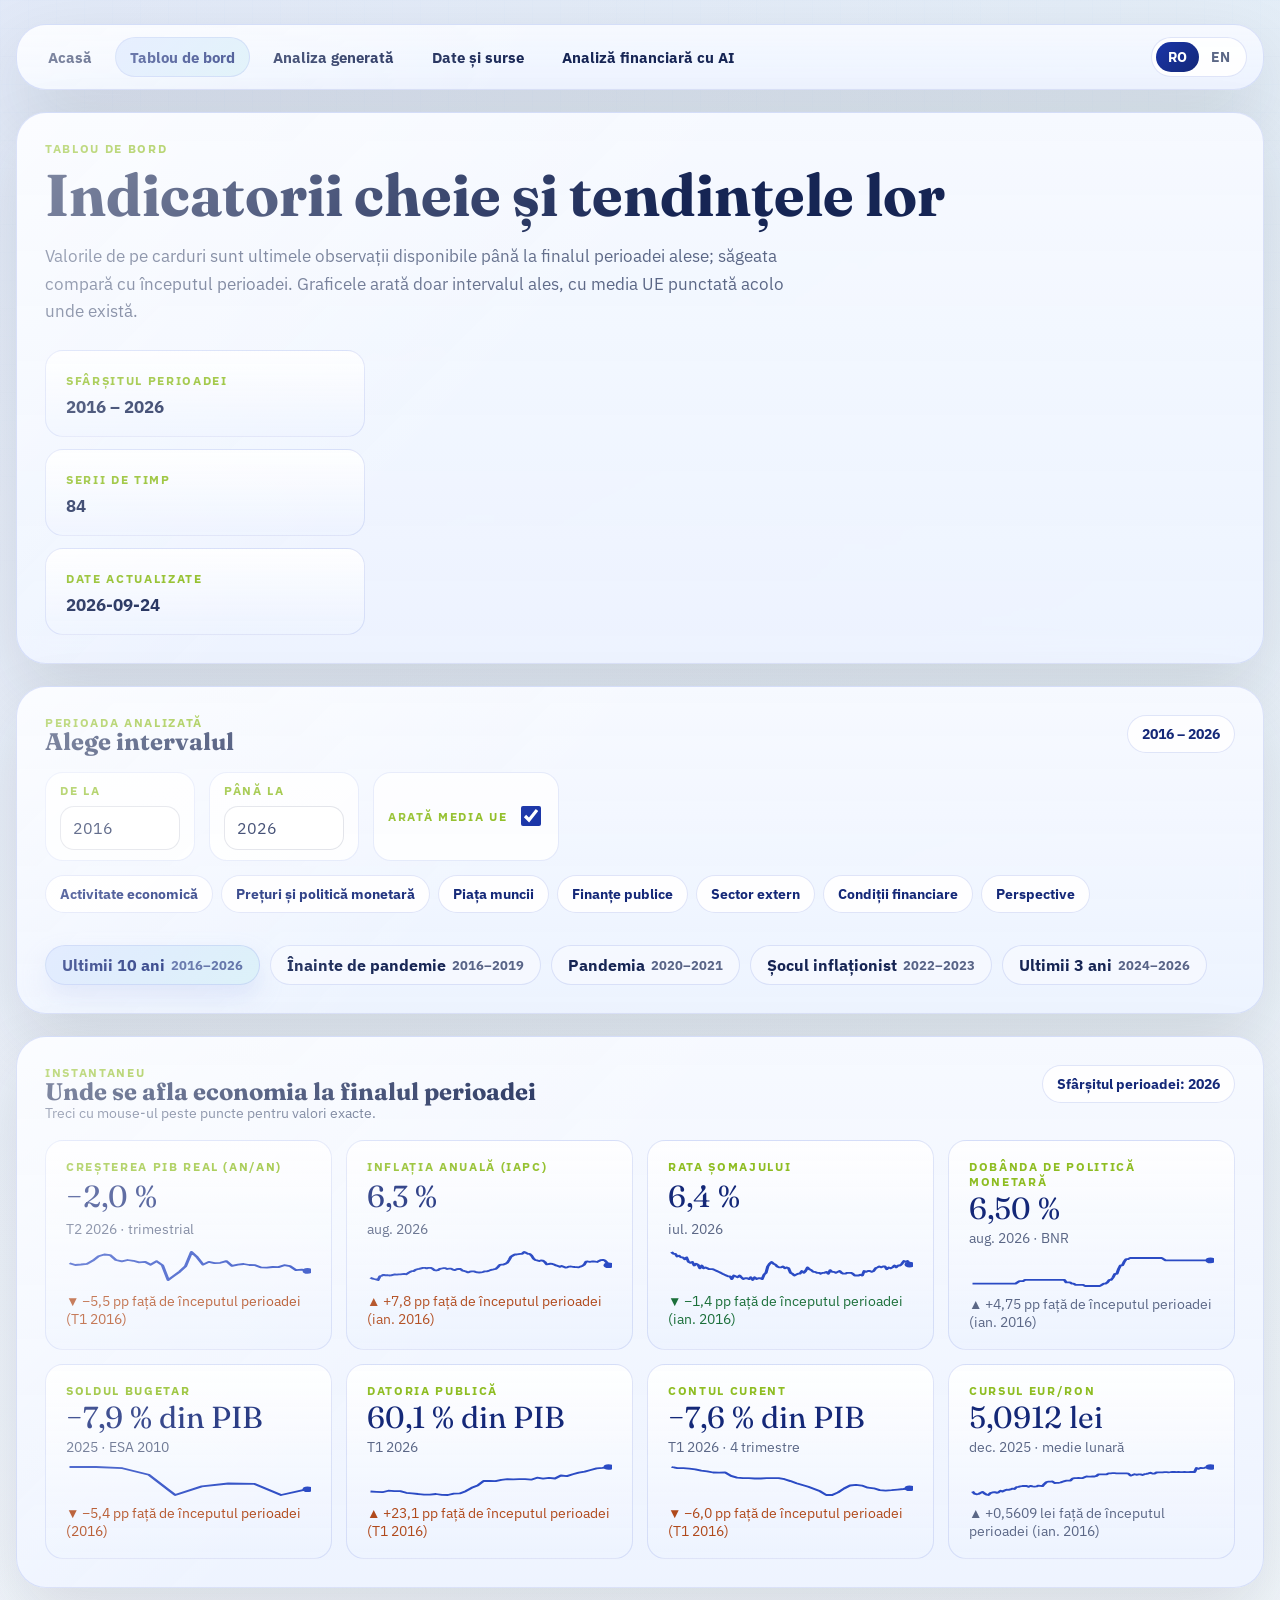
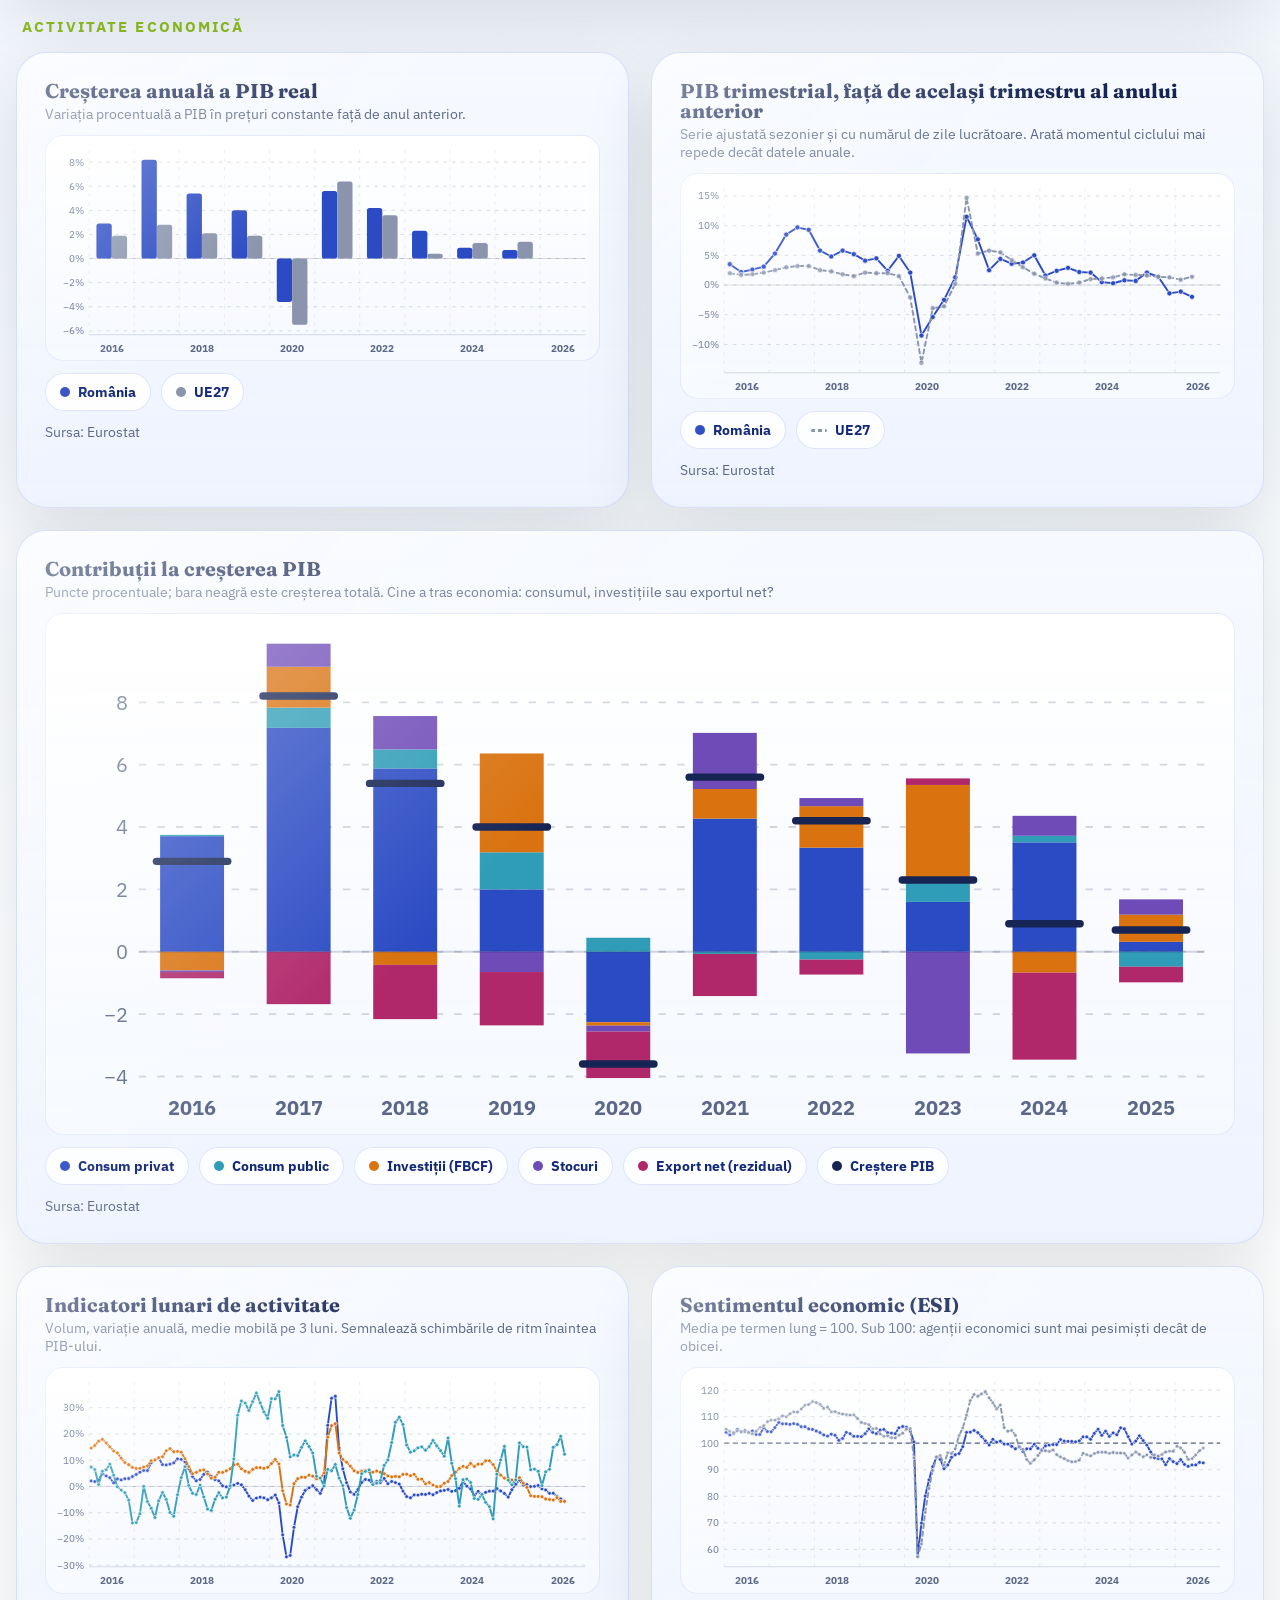
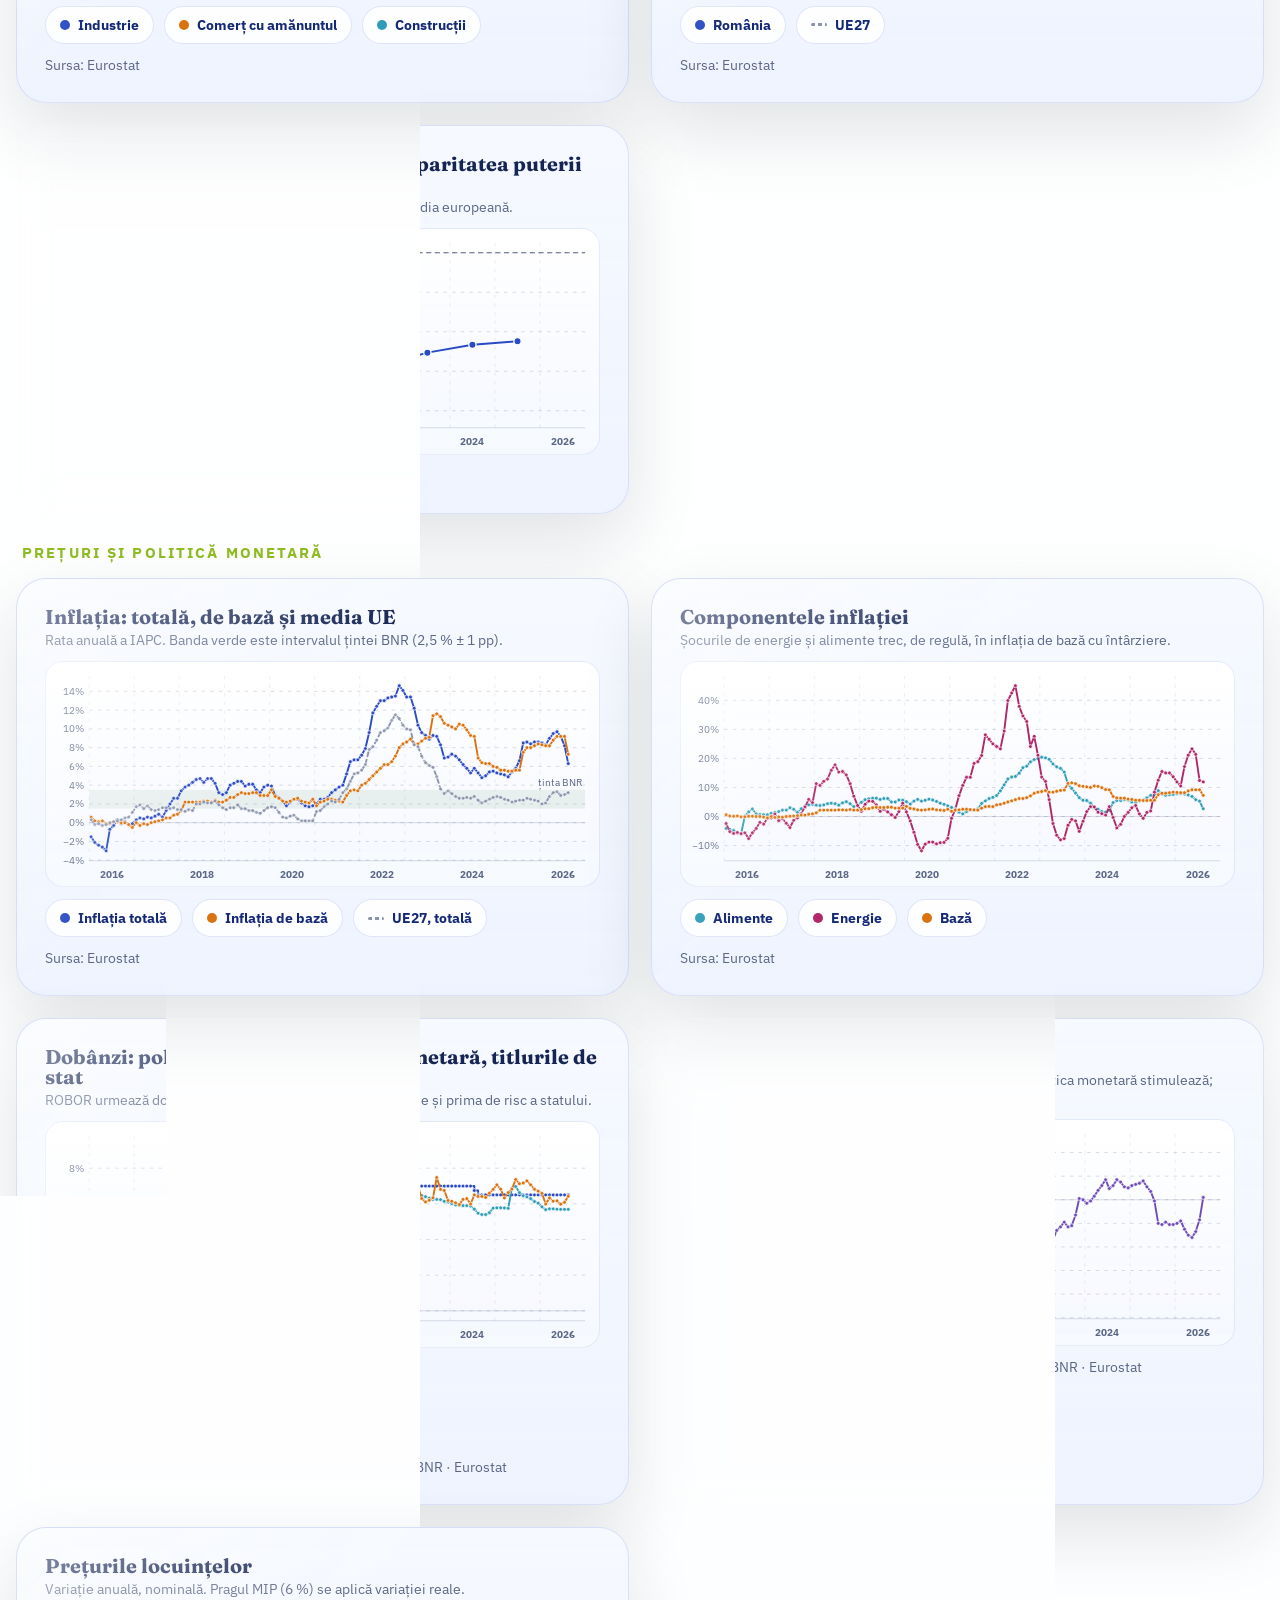
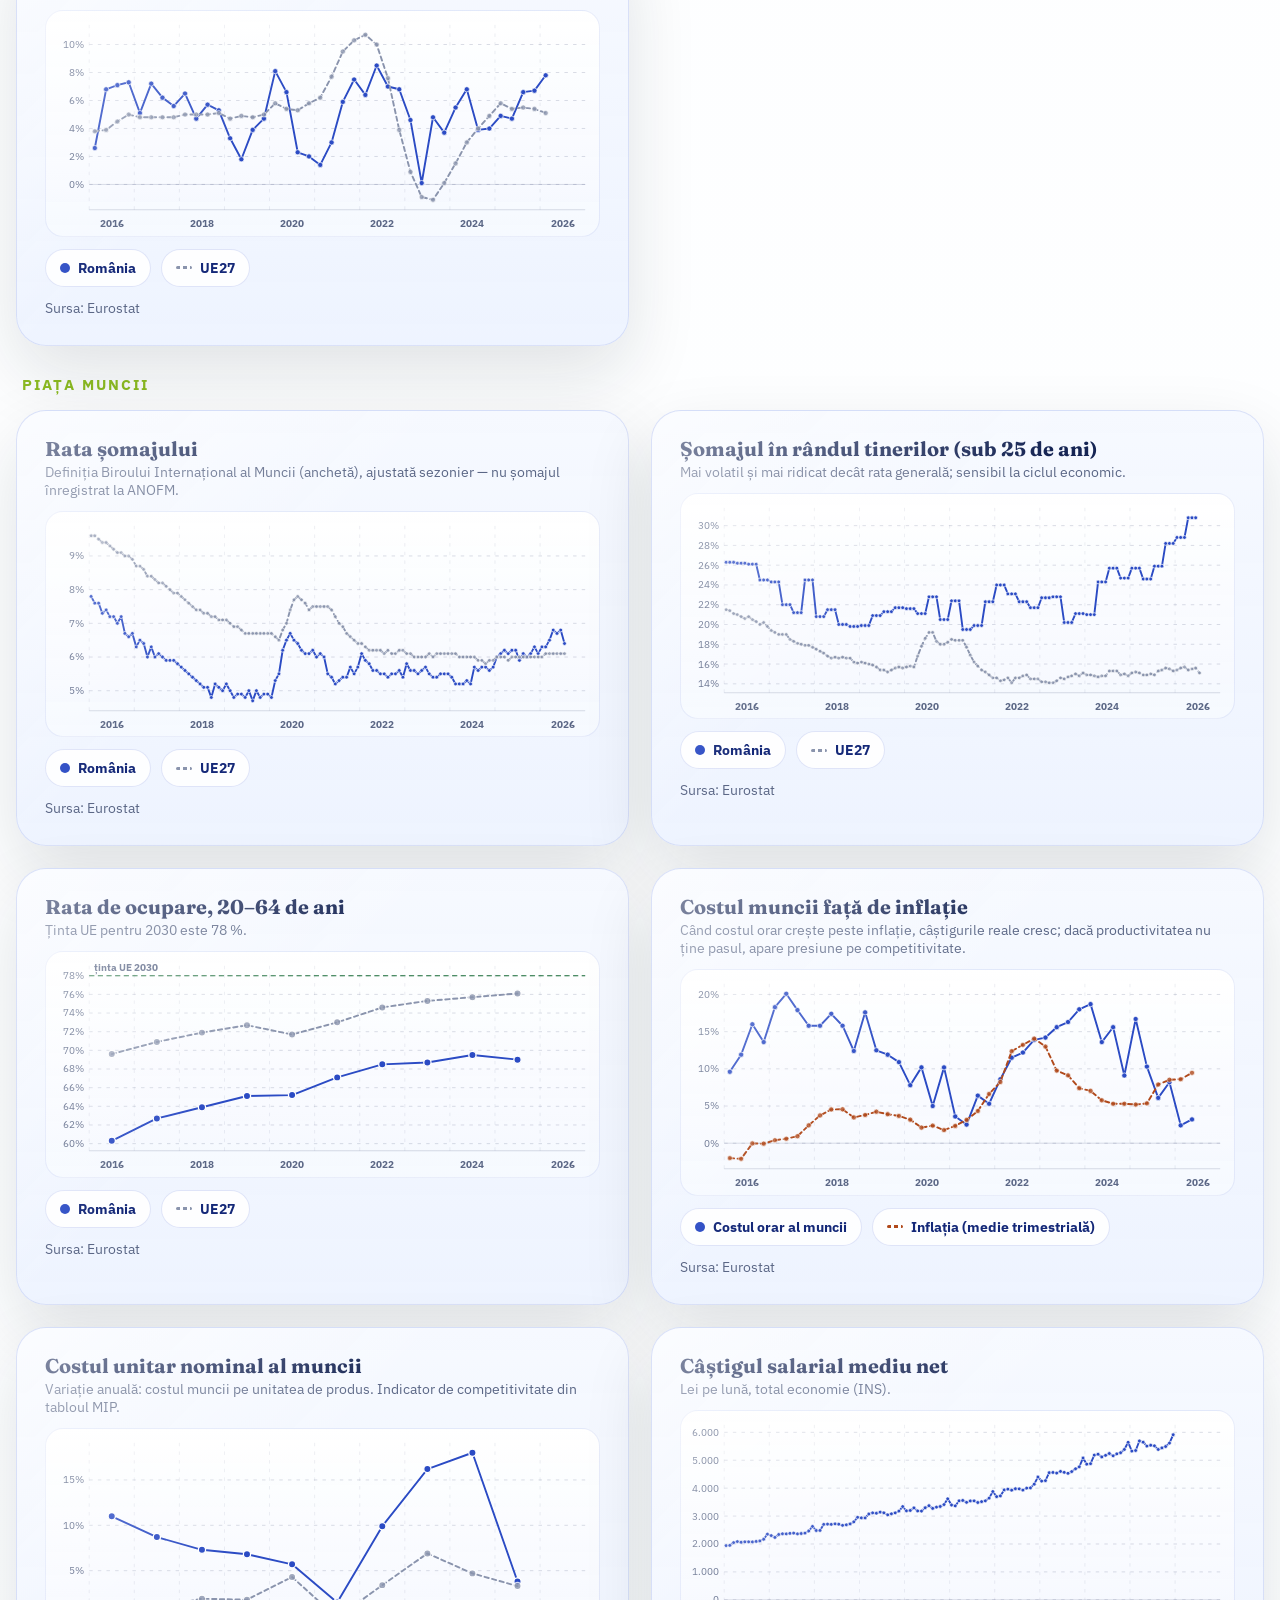
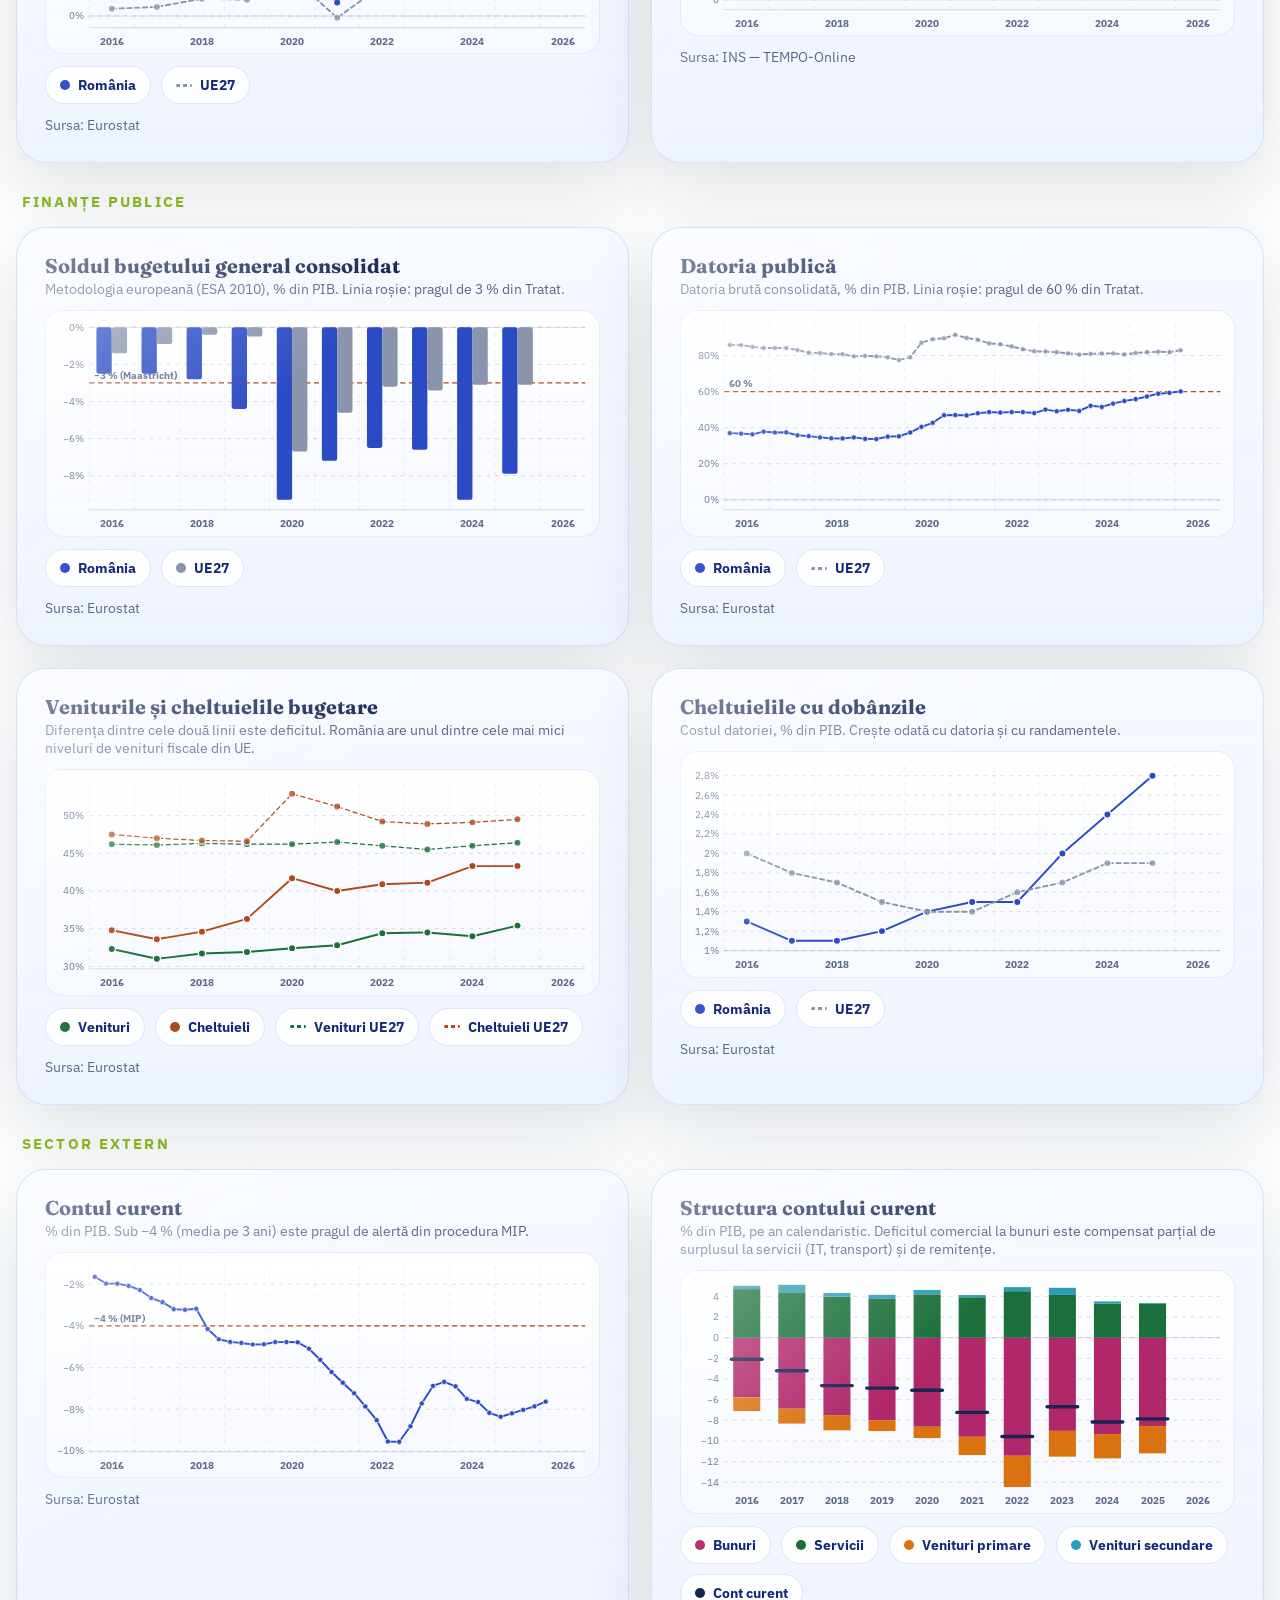
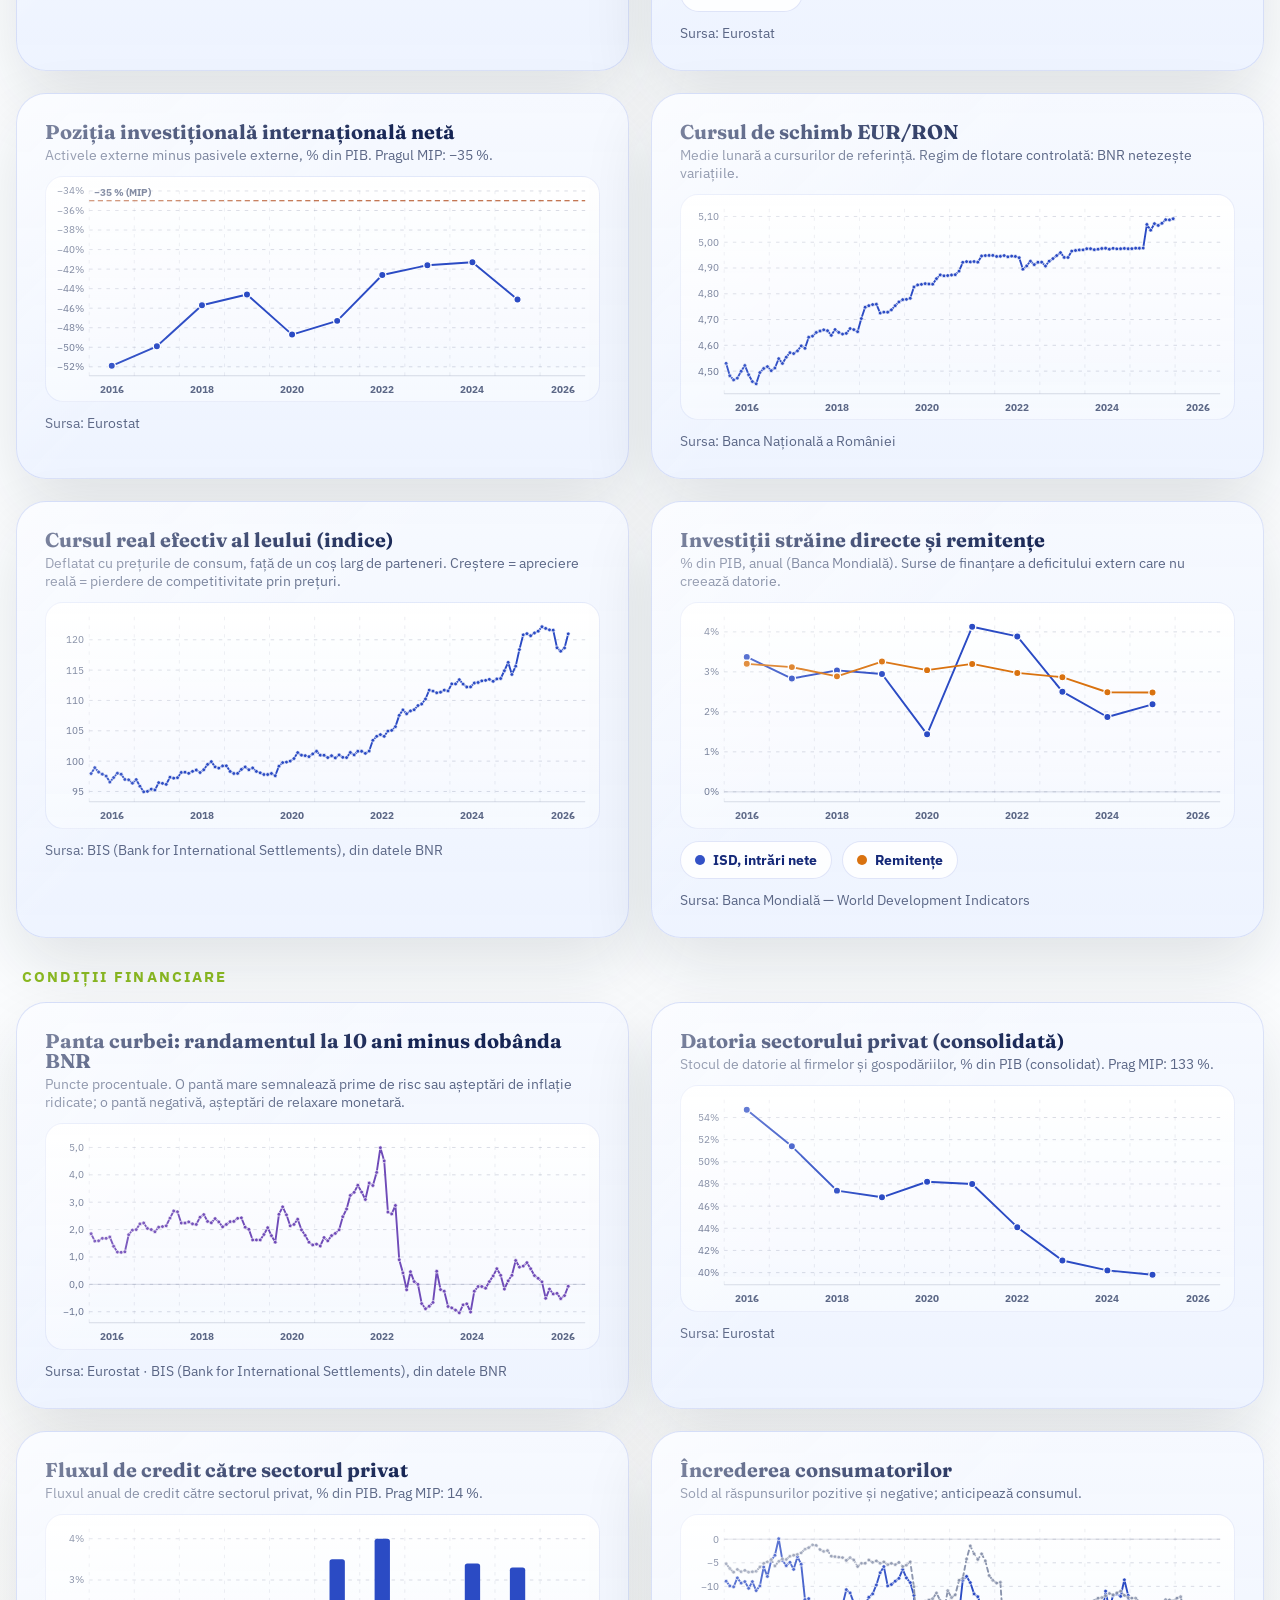
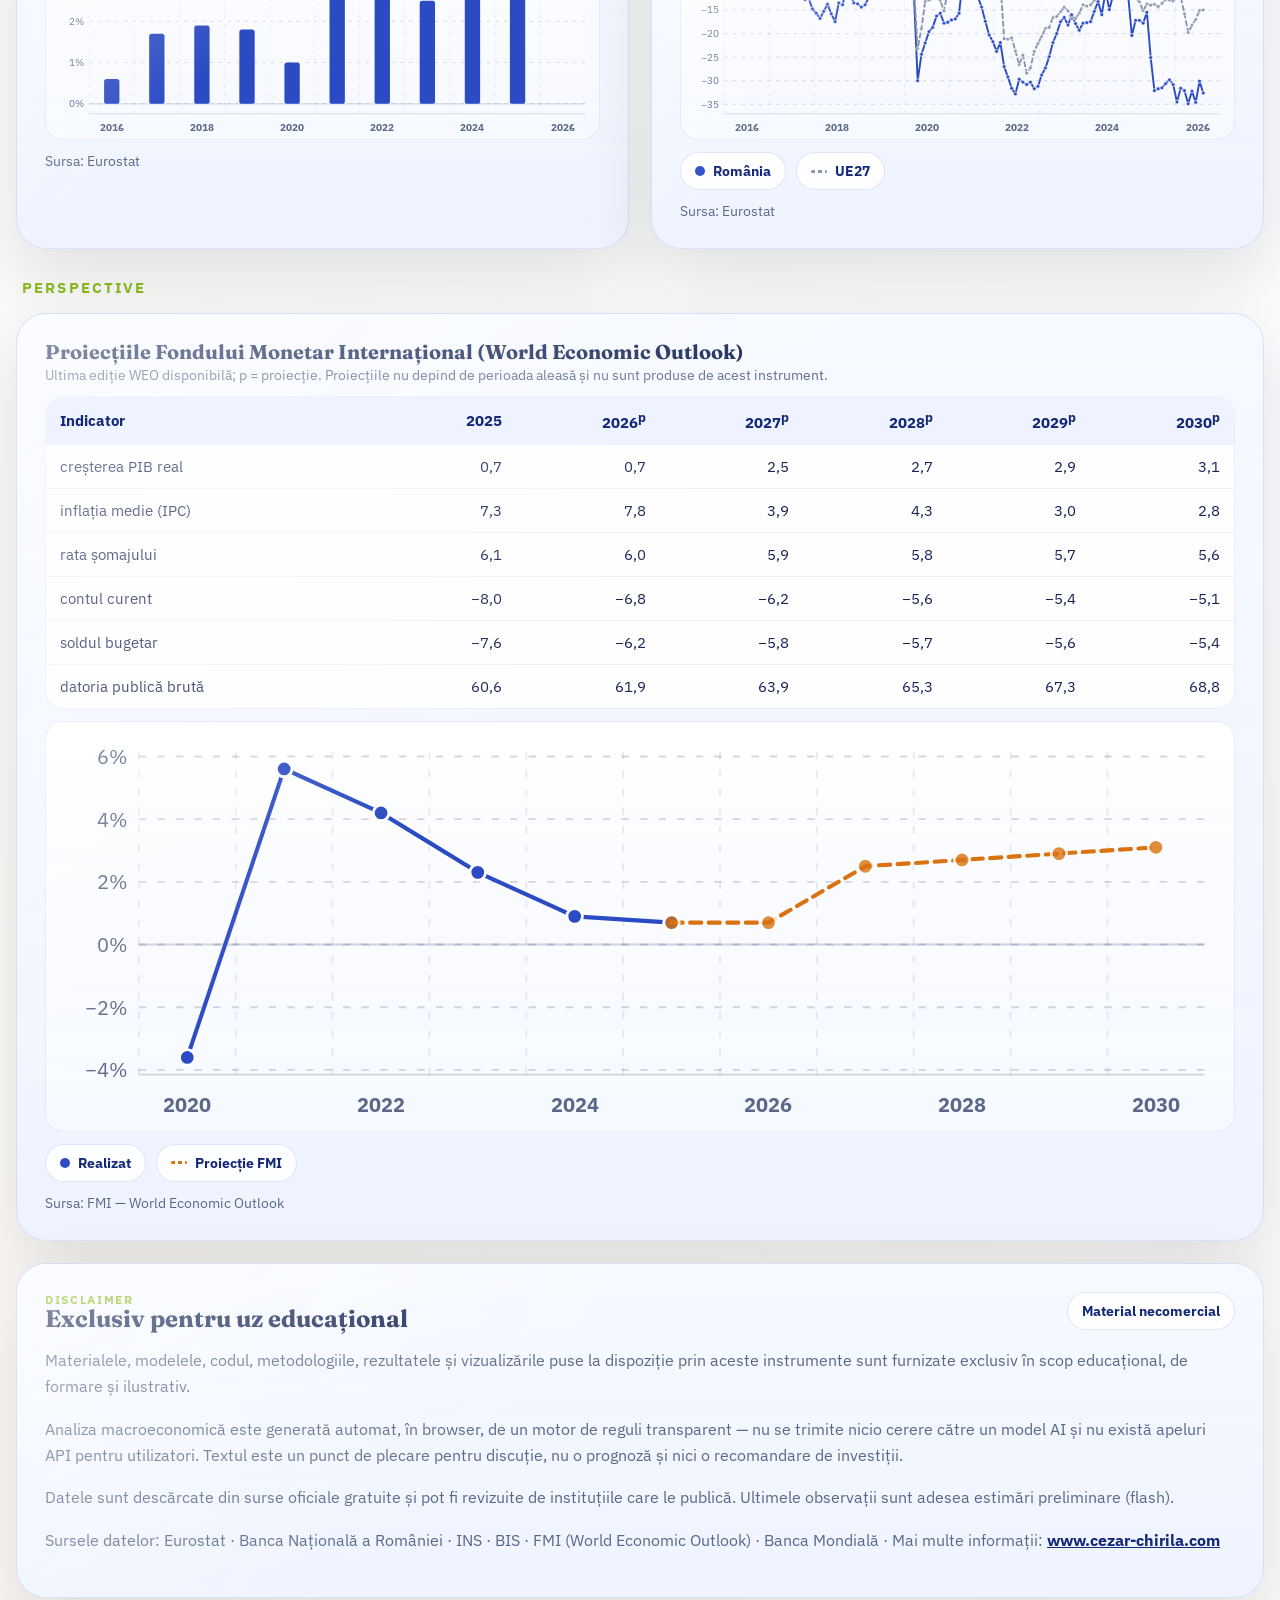
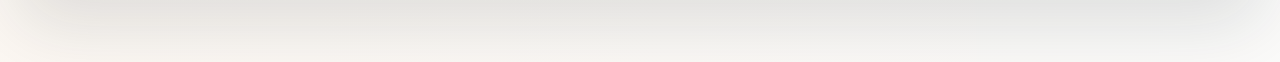
==== tablou.html @ 853f4664 "Tablou de bord: pagini, motor de analiză, catalog de surse Co-Authored-By: Claude Opus 5.5 <noreply@" ====
<!DOCTYPE html>
<html lang="ro">
  <head>
    <meta charset="UTF-8" />
    <meta name="viewport" content="width=device-width, initial-scale=1.0" />
    <title>Tablou de bord · Macroeconomia României</title>
    <meta name="description" content="Indicatorii macroeconomici cheie ai României și tendințele lor pe perioada aleasă, comparați cu media UE." />
    <link rel="preconnect" href="https://fonts.googleapis.com" />
    <link rel="preconnect" href="https://fonts.gstatic.com" crossorigin />
    <link
      href="https://fonts.googleapis.com/css2?family=Fraunces:opsz,wght@9..144,700&family=IBM+Plex+Sans:wght@400;500;600;700&family=IBM+Plex+Mono:wght@400;500&display=swap"
      rel="stylesheet"
    />
    <link rel="stylesheet" href="./styles.css" />
    <link rel="stylesheet" href="./macro.css" />
  </head>
  <body>
    <div class="page-shell">
      <nav class="card site-nav" id="site-nav" aria-label="Site"></nav>

      <header class="hero card">
        <div class="hero-copy">
          <p class="eyebrow" data-i18n="d.eyebrow"></p>
          <h1 class="compact" data-i18n="d.title"></h1>
          <p class="hero-text" data-i18n="d.text"></p>
        </div>
        <div class="hero-badges">
          <article class="metric-chip"><span class="metric-label" data-i18n="d.end"></span><strong id="hero-period">—</strong></article>
          <article class="metric-chip"><span class="metric-label" data-i18n="home.series"></span><strong id="hero-series">—</strong></article>
          <article class="metric-chip"><span class="metric-label" data-i18n="home.updated"></span><strong id="hero-updated">—</strong></article>
        </div>
      </header>

      <main id="workspace" aria-live="polite">
        <section class="card panel-card">
          <div class="empty-state"><strong data-i18n="status.loading"></strong></div>
        </section>
      </main>

      <section class="footer-panel-grid" id="site-footer"></section>
    </div>

    <div class="toast" id="toast" hidden></div>
    <script type="module" src="./tablou.js"></script>
  </body>
</html>
---- styles.css ----
:root {
  --paper: #ffffff;
  --ink: #162554;
  --muted: #5b6786;
  --coal: #0f1d47;
  --line: rgba(22, 37, 84, 0.14);
  --line-strong: rgba(22, 37, 84, 0.24);
  --blue: #1a35a8;
  --blue-deep: #142878;
  --cyan: #2f9db7;
  --cyan-soft: #eef8fb;
  --lime: #8ebd22;
  --orange: #ff5a0a;
  --orange-soft: #fff0e8;
  --blue-soft: #edf3ff;
  --blue-soft-2: #f6f9ff;
  --sand: #f9f5ee;
  --card-border: rgba(163, 180, 235, 0.34);
  --shadow: 0 28px 70px rgba(15, 32, 43, 0.12);
  --radius-xl: 30px;
  --radius-lg: 22px;
  --radius-md: 18px;
  --radius-sm: 14px;
  --transition: 180ms ease;
}

* {
  box-sizing: border-box;
}

html {
  color-scheme: light;
}

body {
  margin: 0;
  min-height: 100vh;
  overflow-x: hidden;
  font-family: "IBM Plex Sans", sans-serif;
  color: var(--ink);
  background:
    radial-gradient(circle at top left, rgba(163, 180, 235, 0.24), transparent 24%),
    radial-gradient(circle at top right, rgba(189, 220, 232, 0.28), transparent 24%),
    radial-gradient(circle at bottom left, rgba(255, 227, 197, 0.22), transparent 20%),
    linear-gradient(180deg, #ffffff 0%, #fbfdff 100%);
}

body::before {
  content: "";
  position: fixed;
  inset: 0;
  pointer-events: none;
  background-image:
    linear-gradient(rgba(193, 210, 244, 0.18) 1px, transparent 1px),
    linear-gradient(90deg, rgba(193, 210, 244, 0.18) 1px, transparent 1px);
  background-size: 28px 28px;
  mask-image: linear-gradient(180deg, rgba(0, 0, 0, 0.18), transparent 78%);
}

.page-shell {
  width: min(1680px, calc(100vw - 32px));
  margin: 24px auto 64px;
  display: grid;
  gap: 22px;
}

.card {
  position: relative;
  background: linear-gradient(180deg, rgba(246, 249, 255, 0.98), rgba(237, 243, 255, 0.94));
  border: 1px solid var(--card-border);
  border-radius: var(--radius-xl);
  box-shadow: var(--shadow);
  backdrop-filter: blur(14px);
  overflow: hidden;
}

.card::after {
  content: "";
  position: absolute;
  inset: 0;
  pointer-events: none;
  border-radius: inherit;
  background: linear-gradient(135deg, rgba(255, 255, 255, 0.5), transparent 42%);
}

.hero,
.workspace-card,
.step-card,
.panel-card,
.editor-card,
.preview-card {
  padding: 28px;
}

.hero {
  display: flex;
  gap: 24px;
  justify-content: space-between;
  align-items: flex-end;
  flex-wrap: wrap;
}

.hero-copy {
  max-width: 900px;
}

.eyebrow,
.section-kicker,
.card-kicker,
.metric-label,
.field-label {
  margin: 0;
  text-transform: uppercase;
  letter-spacing: 0.14em;
  font-size: 0.74rem;
  font-weight: 700;
  color: var(--lime);
}

h1,
h2,
h3 {
  margin: 0;
  font-family: "Fraunces", serif;
  line-height: 1;
}

.hero h1 {
  margin-top: 10px;
  font-size: clamp(3.2rem, 6vw, 6.1rem);
}

.hero-text,
.helper-copy,
.editor-tip,
.inline-note,
.callout-card p,
.metric-tile p,
.stat-card p,
.empty-state p,
.field-card small,
.feature-copy small {
  color: var(--muted);
  line-height: 1.65;
}

.hero-text {
  margin: 18px 0 0;
  max-width: 760px;
  font-size: 1.05rem;
}

.hero-flow {
  margin-top: 22px;
  display: flex;
  flex-wrap: wrap;
  gap: 10px;
}

.flow-chip,
.legend-chip {
  display: inline-flex;
  align-items: center;
  gap: 8px;
  border-radius: 999px;
  padding: 9px 14px;
  font-size: 0.88rem;
  font-weight: 700;
  background: rgba(255, 255, 255, 0.9);
  border: 1px solid rgba(163, 180, 235, 0.34);
  color: var(--blue-deep);
}

.legend-chip::before {
  content: "";
  width: 10px;
  height: 10px;
  border-radius: 999px;
  background: var(--legend-color, var(--blue));
}

.legend-chip.is-secondary::before {
  background: var(--orange);
}

.hero-badges {
  min-width: 320px;
  display: grid;
  gap: 12px;
}

.hero-qr-card {
  width: clamp(172px, 17vw, 228px);
  display: grid;
  gap: 10px;
  align-content: start;
  padding: 18px;
  border-radius: var(--radius-md);
  background: linear-gradient(180deg, rgba(255, 255, 255, 0.96), rgba(237, 243, 255, 0.92));
  border: 1px solid rgba(163, 180, 235, 0.34);
  color: inherit;
  text-decoration: none;
  box-shadow: inset 0 1px 0 rgba(255, 255, 255, 0.42);
}

.hero-qr-card img {
  display: block;
  width: 100%;
  aspect-ratio: 1;
  object-fit: contain;
  border-radius: 14px;
  background: #ffffff;
  padding: 8px;
}

.hero-qr-caption {
  font-size: 0.88rem;
  font-weight: 700;
  color: var(--blue-deep);
}

.metric-chip,
.metric-tile,
.stat-card,
.callout-card,
.table-card {
  padding: 18px 20px;
  border-radius: var(--radius-md);
  background: linear-gradient(180deg, rgba(255, 255, 255, 0.92), rgba(237, 243, 255, 0.86));
  border: 1px solid rgba(163, 180, 235, 0.34);
}

.metric-chip strong,
.metric-tile strong,
.stat-card strong {
  display: block;
  margin-top: 6px;
  font-size: 1.08rem;
}

.tabs {
  padding: 14px;
}

.tab-list {
  display: flex;
  gap: 10px;
  flex-wrap: wrap;
}

.mobile-step-nav {
  display: none;
}

.mobile-step-current {
  display: grid;
  gap: 4px;
  min-width: 0;
  padding: 12px 14px;
  border-radius: var(--radius-md);
  background: linear-gradient(180deg, rgba(255, 255, 255, 0.96), rgba(237, 243, 255, 0.92));
  border: 1px solid rgba(163, 180, 235, 0.34);
}

.mobile-step-current strong {
  font-size: 1rem;
  color: var(--blue-deep);
}

.mobile-step-meta {
  color: var(--muted);
  font-size: 0.85rem;
  line-height: 1.4;
}

.tab-button,
.primary-button,
.secondary-button,
.ghost-button {
  display: inline-flex;
  align-items: center;
  justify-content: center;
  appearance: none;
  min-height: 48px;
  border-radius: 999px;
  font: inherit;
  font-weight: 700;
  cursor: pointer;
  transition:
    transform var(--transition),
    border-color var(--transition),
    background var(--transition),
    box-shadow var(--transition);
}

.tab-button:disabled,
.primary-button:disabled,
.secondary-button:disabled,
.ghost-button:disabled {
  cursor: not-allowed;
  opacity: 0.5;
  transform: none;
}

.tab-button:hover,
.primary-button:hover,
.secondary-button:hover,
.ghost-button:hover,
.upload-dropzone:hover,
.feature-option:hover {
  transform: translateY(-1px);
}

.tab-button {
  border: 1px solid rgba(163, 180, 235, 0.34);
  background: rgba(246, 249, 255, 0.92);
  color: var(--ink);
  padding: 12px 18px;
}

.tab-button.is-active {
  background: linear-gradient(135deg, #d7e4ff, #d9f0f8);
  color: var(--blue-deep);
  border-color: rgba(163, 180, 235, 0.42);
  box-shadow: 0 12px 24px rgba(163, 180, 235, 0.28);
}

.primary-button {
  border: 1px solid transparent;
  color: #ffffff;
  background: linear-gradient(135deg, var(--blue), var(--blue-deep));
  padding: 12px 18px;
}

.secondary-button {
  border: 1px solid rgba(163, 180, 235, 0.34);
  color: var(--blue-deep);
  background: rgba(255, 255, 255, 0.88);
  padding: 12px 18px;
}

.ghost-button {
  border: 1px dashed rgba(163, 180, 235, 0.5);
  color: var(--ink);
  background: rgba(246, 249, 255, 0.72);
  padding: 12px 18px;
}

.small-button {
  min-height: 40px;
  padding: 10px 14px;
  font-size: 0.9rem;
}

.button-row,
.editor-toolbar,
.legend-row {
  display: flex;
  gap: 10px;
  flex-wrap: wrap;
}

.workspace-grid,
.step-layout {
  display: grid;
  gap: 22px;
}

.workspace-grid {
  grid-template-columns: minmax(300px, 0.92fr) minmax(420px, 1.28fr);
  align-items: start;
}

.step-layout {
  grid-template-columns: minmax(280px, 0.92fr) minmax(420px, 1.08fr);
  align-items: start;
}

.footer-panel-grid {
  display: grid;
  gap: 22px;
}

.support-card,
.disclaimer-card {
  padding: 28px;
}

.support-form {
  display: grid;
  gap: 18px;
}

.contact-copy a {
  color: var(--blue-deep);
  font-weight: 700;
}

.contact-textarea {
  min-height: 168px;
  padding: 14px 16px;
  resize: vertical;
}

.contact-form-actions {
  display: flex;
  gap: 16px;
  align-items: center;
  justify-content: space-between;
}

.contact-status {
  margin: 0;
  color: var(--muted);
  line-height: 1.55;
}

.contact-status.is-success {
  color: #1b6f3a;
}

.contact-status.is-error {
  color: #b0491b;
}

.upload-column,
.mapping-column,
.control-column,
.result-column,
.editor-column {
  display: grid;
  gap: 18px;
  min-width: 0;
}

.section-heading {
  display: flex;
  gap: 18px;
  justify-content: space-between;
  align-items: flex-start;
}

.step-document-row {
  margin-top: 22px;
}

.status-pill {
  display: inline-flex;
  align-items: center;
  border-radius: 999px;
  padding: 9px 14px;
  font-size: 0.86rem;
  font-weight: 700;
  color: var(--blue-deep);
  background: rgba(255, 255, 255, 0.9);
  border: 1px solid rgba(163, 180, 235, 0.34);
}

.upload-dropzone {
  display: grid;
  gap: 8px;
  padding: 24px;
  border-radius: var(--radius-lg);
  border: 1px dashed rgba(22, 37, 84, 0.28);
  background: linear-gradient(135deg, rgba(255, 255, 255, 0.96), rgba(237, 243, 255, 0.9));
  cursor: pointer;
  transition:
    transform var(--transition),
    border-color var(--transition),
    box-shadow var(--transition);
}

.upload-dropzone input {
  display: none;
}

.loading-card {
  display: grid;
  gap: 14px;
  padding: 20px 22px;
  border-radius: var(--radius-lg);
  border: 1px solid rgba(163, 180, 235, 0.3);
  background:
    radial-gradient(circle at top right, rgba(77, 193, 255, 0.22), transparent 28%),
    linear-gradient(135deg, rgba(255, 255, 255, 0.97), rgba(237, 243, 255, 0.94));
  box-shadow: 0 20px 36px rgba(22, 37, 84, 0.08);
}

.loading-header {
  display: flex;
  gap: 14px;
  align-items: flex-start;
  justify-content: space-between;
}

.loading-badge {
  display: inline-flex;
  align-items: center;
  justify-content: center;
  min-width: 64px;
  min-height: 38px;
  padding: 8px 12px;
  border-radius: 999px;
  font-weight: 700;
  color: var(--blue-deep);
  background: rgba(255, 255, 255, 0.96);
  border: 1px solid rgba(163, 180, 235, 0.34);
}

.loading-copy,
.loading-meta {
  margin: 0;
}

.loading-copy {
  color: var(--ink);
}

.loading-progress-shell {
  position: relative;
  min-height: 12px;
  border-radius: 999px;
  overflow: hidden;
  background: rgba(26, 53, 168, 0.08);
}

.loading-progress-fill {
  position: absolute;
  inset: 0 auto 0 0;
  width: 0;
  border-radius: inherit;
  background: linear-gradient(135deg, var(--blue), var(--cyan));
  transition: width 140ms ease-out;
}

.loading-meta {
  color: var(--muted);
  font-size: 0.92rem;
}

.metric-grid,
.field-grid,
.stat-grid,
.panel-subgrid {
  display: grid;
  gap: 14px;
}

.metric-grid,
.field-grid.compact-grid {
  grid-template-columns: repeat(2, minmax(0, 1fr));
}

.field-grid {
  grid-template-columns: repeat(4, minmax(0, 1fr));
}

.panel-subgrid.two-up {
  grid-template-columns: repeat(2, minmax(0, 1fr));
}

.field-card {
  display: grid;
  gap: 8px;
  padding: 16px;
  border-radius: var(--radius-md);
  background: rgba(255, 255, 255, 0.82);
  border: 1px solid rgba(163, 180, 235, 0.28);
}

.field-input,
.editor-textarea {
  width: 100%;
  appearance: none;
  border: 1px solid var(--line);
  border-radius: var(--radius-sm);
  background: rgba(255, 255, 255, 0.96);
  color: var(--ink);
  font: inherit;
  transition:
    border-color var(--transition),
    box-shadow var(--transition),
    background var(--transition);
}

.field-input {
  min-height: 48px;
  padding: 10px 12px;
}

.field-input:focus,
.editor-textarea:focus {
  outline: none;
  border-color: rgba(26, 53, 168, 0.6);
  box-shadow: 0 0 0 4px rgba(26, 53, 168, 0.12);
}

.preview-card {
  display: grid;
  gap: 16px;
  min-width: 0;
}

.table-shell {
  min-width: 0;
}

.preview-header,
.mini-heading,
.editor-header {
  display: flex;
  gap: 14px;
  justify-content: space-between;
  align-items: flex-start;
}

.preview-caption {
  color: var(--muted);
  font-size: 0.9rem;
  text-align: right;
}

.table-scroll {
  overflow: auto;
  max-width: 100%;
  border-radius: var(--radius-md);
  border: 1px solid rgba(163, 180, 235, 0.22);
  background: rgba(255, 255, 255, 0.92);
}

.table-shell .table-scroll {
  max-height: min(62vh, 520px);
}

.data-table {
  width: 100%;
  border-collapse: collapse;
  min-width: 520px;
}

.data-table th,
.data-table td {
  padding: 12px 14px;
  text-align: left;
  border-bottom: 1px solid rgba(163, 180, 235, 0.18);
  font-size: 0.94rem;
}

.data-table th {
  position: sticky;
  top: 0;
  z-index: 1;
  color: var(--blue-deep);
  background: rgba(237, 243, 255, 0.94);
}

.data-table tbody tr:last-child td {
  border-bottom: none;
}

.panel-card {
  display: grid;
  gap: 18px;
}

.panel-section {
  display: grid;
  gap: 12px;
}

.feature-list {
  display: grid;
  gap: 10px;
  max-height: 430px;
  overflow: auto;
  padding-right: 4px;
}

.feature-option {
  display: flex;
  gap: 12px;
  align-items: flex-start;
  padding: 14px 16px;
  border-radius: var(--radius-md);
  border: 1px solid rgba(163, 180, 235, 0.28);
  background: rgba(255, 255, 255, 0.84);
  cursor: pointer;
}

.feature-option input {
  margin-top: 3px;
}

.feature-copy {
  display: grid;
  gap: 3px;
}

.feature-confirm-bar {
  display: flex;
  gap: 14px;
  align-items: center;
  justify-content: space-between;
  margin-top: 4px;
  padding: 16px 18px;
  border-radius: var(--radius-md);
  border: 1px solid rgba(163, 180, 235, 0.28);
  background: rgba(255, 255, 255, 0.86);
}

.feature-confirm-copy {
  display: grid;
  gap: 4px;
}

.feature-confirm-copy p {
  margin: 0;
  color: var(--muted);
  line-height: 1.55;
}

.preparation-diagnostics {
  display: grid;
  gap: 18px;
}

.feature-diagnostic-card {
  display: grid;
  gap: 16px;
}

.feature-insight-meta {
  display: flex;
  gap: 10px;
  flex-wrap: wrap;
}

.feature-insight-badge {
  display: inline-flex;
  align-items: center;
  gap: 8px;
  padding: 8px 12px;
  border-radius: 999px;
  background: rgba(255, 255, 255, 0.92);
  border: 1px solid rgba(163, 180, 235, 0.34);
  color: var(--blue-deep);
}

.feature-insight-badge strong {
  font-size: 0.82rem;
  letter-spacing: 0.06em;
  text-transform: uppercase;
}

.stat-grid {
  grid-template-columns: repeat(2, minmax(0, 1fr));
}

.bar-list,
.comparison-list {
  display: grid;
  gap: 12px;
}

.bar-row,
.comparison-row {
  display: grid;
  gap: 8px;
}

.bucket-distribution-meta {
  display: flex;
  gap: 12px;
  justify-content: space-between;
  color: var(--muted);
  font-size: 0.88rem;
}

.bar-header,
.comparison-bars {
  display: flex;
  align-items: center;
  gap: 10px;
  justify-content: space-between;
}

.bar-track,
.comparison-track {
  position: relative;
  flex: 1;
  min-height: 12px;
  border-radius: 999px;
  background: rgba(26, 53, 168, 0.08);
  overflow: hidden;
}

.comparison-track.is-secondary {
  background: rgba(255, 90, 10, 0.12);
}

.woe-list {
  display: grid;
  gap: 12px;
}

.woe-row {
  display: grid;
  gap: 8px;
}

.woe-header {
  display: flex;
  gap: 12px;
  justify-content: space-between;
  align-items: center;
}

.woe-track {
  position: relative;
  min-height: 14px;
  border-radius: 999px;
  overflow: hidden;
  background:
    linear-gradient(90deg, rgba(255, 90, 10, 0.12) 0%, rgba(255, 90, 10, 0.04) 50%, rgba(26, 53, 168, 0.04) 50%, rgba(26, 53, 168, 0.12) 100%);
}

.woe-axis {
  position: absolute;
  top: 0;
  bottom: 0;
  left: calc(50% - 1px);
  width: 2px;
  background: rgba(22, 37, 84, 0.18);
}

.woe-fill {
  position: absolute;
  top: 0;
  bottom: 0;
  border-radius: inherit;
}

.woe-fill.is-positive {
  background: linear-gradient(135deg, var(--blue), var(--cyan));
}

.woe-fill.is-negative {
  background: linear-gradient(135deg, var(--orange), #ffb07b);
}

.bar-fill,
.comparison-fill {
  position: absolute;
  inset: 0 auto 0 0;
  border-radius: inherit;
  background: linear-gradient(135deg, var(--blue), var(--cyan));
}

.comparison-fill.is-secondary {
  background: linear-gradient(135deg, var(--orange), #ff8d47);
}

.comparison-label {
  min-width: 48px;
}

.comparison-bars span {
  min-width: 62px;
  text-align: right;
  color: var(--muted);
  font-weight: 600;
}

.line-chart {
  display: grid;
  gap: 12px;
}

.chart-svg {
  width: 100%;
  height: auto;
  border-radius: var(--radius-md);
  background: linear-gradient(180deg, rgba(255, 255, 255, 0.96), rgba(246, 249, 255, 0.92));
  border: 1px solid rgba(163, 180, 235, 0.24);
}

.axis-line,
.grid-line {
  stroke: rgba(22, 37, 84, 0.18);
  stroke-width: 1;
}

.grid-line {
  stroke-dasharray: 4 6;
}

.axis-label {
  fill: var(--muted);
  font-size: 11px;
  font-family: "IBM Plex Sans", sans-serif;
}

.callout-card {
  display: grid;
  gap: 6px;
  background:
    radial-gradient(circle at top right, rgba(255, 200, 77, 0.28), transparent 26%),
    linear-gradient(135deg, rgba(255, 255, 255, 0.96), rgba(255, 248, 238, 0.92));
}

.editor-card {
  display: grid;
  gap: 12px;
}

.document-launcher-shell {
  display: grid;
  gap: 14px;
}

.document-launchers {
  display: flex;
  gap: 12px;
  flex-wrap: wrap;
}

.document-toggle-button {
  min-height: 46px;
  padding: 12px 18px;
}

.document-window {
  display: grid;
  gap: 14px;
  padding: 22px;
  border-radius: var(--radius-lg);
  border: 1px solid rgba(163, 180, 235, 0.28);
  background:
    radial-gradient(circle at top right, rgba(77, 193, 255, 0.14), transparent 26%),
    linear-gradient(180deg, rgba(255, 255, 255, 0.97), rgba(246, 249, 255, 0.95));
  box-shadow: 0 18px 34px rgba(22, 37, 84, 0.08);
}

.document-window-header {
  display: flex;
  gap: 14px;
  justify-content: space-between;
  align-items: flex-start;
}

.editor-textarea {
  min-height: 360px;
  padding: 16px;
  font-family: "IBM Plex Sans", sans-serif;
  font-size: 0.93rem;
  line-height: 1.55;
  resize: vertical;
}

.editor-textarea.is-tall {
  min-height: 460px;
}

.empty-state {
  padding: 18px;
  border-radius: var(--radius-md);
  border: 1px dashed rgba(163, 180, 235, 0.46);
  background: rgba(255, 255, 255, 0.72);
}

.empty-state strong {
  display: block;
  margin-bottom: 4px;
}

.toast {
  position: fixed;
  right: 24px;
  bottom: 24px;
  z-index: 20;
  max-width: min(380px, calc(100vw - 48px));
  padding: 16px 18px;
  border-radius: 18px;
  color: #ffffff;
  background: linear-gradient(135deg, rgba(20, 40, 120, 0.96), rgba(26, 53, 168, 0.96));
  box-shadow: 0 22px 50px rgba(20, 40, 120, 0.28);
}

body.is-mobile-device .page-shell {
  width: min(100vw - 14px, 100%);
  margin: 10px auto 112px;
  gap: 14px;
}

body.is-mobile-device .hero,
body.is-mobile-device .workspace-card,
body.is-mobile-device .step-card,
body.is-mobile-device .panel-card,
body.is-mobile-device .editor-card,
body.is-mobile-device .preview-card {
  padding: 18px;
  border-radius: 24px;
}

body.is-mobile-device .hero {
  gap: 16px;
  align-items: flex-start;
}

body.is-mobile-device .hero-copy,
body.is-mobile-device .hero-badges,
body.is-mobile-device .workspace-grid,
body.is-mobile-device .step-layout,
body.is-mobile-device .field-grid,
body.is-mobile-device .field-grid.compact-grid,
body.is-mobile-device .metric-grid,
body.is-mobile-device .panel-subgrid.two-up,
body.is-mobile-device .stat-grid {
  width: 100%;
}

body.is-mobile-device .hero h1 {
  font-size: clamp(2.45rem, 12vw, 4rem);
}

body.is-mobile-device .hero-text {
  font-size: 0.98rem;
}

body.is-mobile-device .hero-badges {
  min-width: 0;
  grid-template-columns: repeat(2, minmax(0, 1fr));
}

body.is-mobile-device .hero-qr-card {
  display: none;
}

body.is-mobile-device .tabs {
  position: sticky;
  top: 10px;
  z-index: 16;
  padding: 12px;
}

body.is-mobile-device .mobile-step-nav {
  display: grid;
  grid-template-columns: auto minmax(0, 1fr) auto;
  gap: 10px;
  align-items: stretch;
  margin-bottom: 10px;
}

body.is-mobile-device .tab-list {
  flex-wrap: nowrap;
  overflow-x: auto;
  padding-bottom: 4px;
  justify-content: flex-start;
  scroll-snap-type: x proximity;
  -webkit-overflow-scrolling: touch;
}

body.is-mobile-device .tab-button {
  flex: 0 0 auto;
  min-height: 44px;
  padding: 10px 14px;
  white-space: nowrap;
  scroll-snap-align: start;
}

body.is-mobile-device .workspace-grid,
body.is-mobile-device .step-layout,
body.is-mobile-device .field-grid,
body.is-mobile-device .field-grid.compact-grid,
body.is-mobile-device .metric-grid,
body.is-mobile-device .panel-subgrid.two-up,
body.is-mobile-device .stat-grid {
  grid-template-columns: 1fr;
}

body.is-mobile-device .section-heading,
body.is-mobile-device .preview-header,
body.is-mobile-device .editor-header,
body.is-mobile-device .mini-heading,
body.is-mobile-device .loading-header,
body.is-mobile-device .feature-confirm-bar,
body.is-mobile-device .bucket-distribution-meta,
body.is-mobile-device .document-window-header {
  display: grid;
  gap: 10px;
}

body.is-mobile-device .preview-caption {
  text-align: left;
}

body.is-mobile-device .button-row,
body.is-mobile-device .editor-toolbar,
body.is-mobile-device .document-launchers,
body.is-mobile-device .contact-form-actions {
  display: grid;
  width: 100%;
}

body.is-mobile-device .button-row > *,
body.is-mobile-device .editor-toolbar > *,
body.is-mobile-device .document-launchers > *,
body.is-mobile-device .contact-form-actions > * {
  width: 100%;
}

body.is-mobile-device .support-card,
body.is-mobile-device .disclaimer-card {
  padding: 18px;
}

body.is-mobile-device .feature-list {
  max-height: 320px;
}

body.is-mobile-device .table-shell .table-scroll {
  max-height: min(58vh, 440px);
}

body.is-mobile-device .data-table {
  min-width: 640px;
}

body.is-mobile-device .toast {
  right: 12px;
  left: 12px;
  bottom: 12px;
  max-width: none;
}

@media (max-width: 1320px) {
  .step-layout {
    grid-template-columns: 1fr;
  }
}

@media (max-width: 1120px) {
  .hero,
  .workspace-grid {
    grid-template-columns: 1fr;
    display: grid;
  }

  .hero {
    align-items: flex-start;
  }

  .hero-badges {
    min-width: 0;
    grid-template-columns: repeat(3, minmax(0, 1fr));
  }

  .hero-qr-card {
    width: min(220px, 100%);
  }

  .field-grid,
  .field-grid.compact-grid,
  .metric-grid,
  .panel-subgrid.two-up,
  .editor-column,
  .stat-grid {
    grid-template-columns: 1fr;
  }
}

@media (max-width: 720px) {
  .page-shell {
    width: min(100vw - 18px, 100%);
    margin: 12px auto 42px;
    gap: 16px;
  }

  .hero,
  .workspace-card,
  .step-card,
  .panel-card,
  .editor-card,
  .preview-card {
    padding: 20px;
  }

  .hero h1 {
    font-size: clamp(2.4rem, 13vw, 4rem);
  }

  .button-row,
  .editor-toolbar,
  .document-launchers {
    width: 100%;
  }

  .button-row > *,
  .editor-toolbar > *,
  .document-launchers > * {
    flex: 1 1 100%;
  }

  .feature-confirm-bar {
    display: grid;
  }

  .document-window {
    padding: 18px;
  }

  .document-window-header {
    display: grid;
  }

  .hero-badges {
    grid-template-columns: 1fr;
  }

  .hero-qr-card {
    width: min(220px, 100%);
  }

  .data-table {
    min-width: 460px;
  }
}

/* =====================================================================
   Additions for the financial analysis workshops
   ===================================================================== */

.site-nav {
  display: flex;
  gap: 8px;
  flex-wrap: wrap;
  align-items: center;
  padding: 12px 16px;
}

.nav-link {
  display: inline-flex;
  align-items: center;
  min-height: 40px;
  padding: 8px 14px;
  border-radius: 999px;
  border: 1px solid transparent;
  color: var(--ink);
  text-decoration: none;
  font-weight: 700;
  font-size: 0.92rem;
}

.nav-link:hover {
  border-color: rgba(163, 180, 235, 0.42);
  background: rgba(255, 255, 255, 0.8);
}

.nav-link.is-active {
  background: linear-gradient(135deg, #d7e4ff, #d9f0f8);
  color: var(--blue-deep);
  border-color: rgba(163, 180, 235, 0.42);
}

.lang-switch {
  margin-left: auto;
  display: inline-flex;
  padding: 4px;
  border-radius: 999px;
  border: 1px solid rgba(163, 180, 235, 0.34);
  background: rgba(255, 255, 255, 0.9);
}

.lang-switch button {
  appearance: none;
  border: 0;
  background: transparent;
  color: var(--muted);
  font: inherit;
  font-weight: 700;
  font-size: 0.85rem;
  padding: 6px 12px;
  border-radius: 999px;
  cursor: pointer;
}

.lang-switch button.is-active {
  background: linear-gradient(135deg, var(--blue), var(--blue-deep));
  color: #fff;
}

.hero h1.compact {
  font-size: clamp(2.4rem, 4.6vw, 4.4rem);
}

.tool-grid {
  display: grid;
  grid-template-columns: repeat(2, minmax(0, 1fr));
  gap: 22px;
}

.tool-card {
  display: grid;
  gap: 14px;
  padding: 28px;
  align-content: start;
}

.tool-card h2 {
  font-size: 1.8rem;
}

.tool-card ul {
  margin: 0;
  padding-left: 18px;
  color: var(--muted);
  line-height: 1.6;
}

.tool-card .primary-button {
  justify-self: start;
  text-decoration: none;
}

.entry-grid {
  display: grid;
  grid-template-columns: minmax(280px, 0.9fr) minmax(420px, 1.4fr);
  gap: 22px;
  align-items: start;
}

.entry-column {
  display: grid;
  gap: 16px;
  min-width: 0;
}

.cui-row {
  display: flex;
  gap: 10px;
}

.cui-row .field-input {
  flex: 1;
}

.entry-table-scroll {
  overflow: auto;
  border-radius: var(--radius-md);
  border: 1px solid rgba(163, 180, 235, 0.22);
  background: rgba(255, 255, 255, 0.92);
}

.entry-table {
  width: 100%;
  border-collapse: collapse;
  min-width: 560px;
}

.entry-table th,
.entry-table td {
  padding: 6px 10px;
  border-bottom: 1px solid rgba(163, 180, 235, 0.18);
  font-size: 0.9rem;
  text-align: left;
  vertical-align: middle;
}

.entry-table th {
  color: var(--blue-deep);
  background: rgba(237, 243, 255, 0.94);
  position: sticky;
  top: 0;
  z-index: 1;
}

.entry-table th.year-head input {
  width: 84px;
  min-height: 36px;
  padding: 4px 8px;
  font-weight: 700;
}

.entry-table tr.group-row td {
  padding-top: 12px;
  font-weight: 700;
  color: var(--lime);
  text-transform: uppercase;
  letter-spacing: 0.12em;
  font-size: 0.72rem;
  background: rgba(246, 249, 255, 0.7);
}

.entry-table td.label-cell {
  white-space: nowrap;
  color: var(--ink);
}

.entry-table td.label-cell small {
  display: block;
  color: var(--muted);
  font-size: 0.72rem;
  white-space: normal;
}

.entry-table input.cell {
  width: 100%;
  min-width: 120px;
  min-height: 36px;
  padding: 4px 8px;
  border: 1px solid var(--line);
  border-radius: 10px;
  background: #fff;
  font: inherit;
  font-size: 0.9rem;
  text-align: right;
  font-variant-numeric: tabular-nums;
  color: var(--ink);
}

.entry-table input.cell:focus {
  outline: none;
  border-color: rgba(26, 53, 168, 0.6);
  box-shadow: 0 0 0 3px rgba(26, 53, 168, 0.12);
}

.entry-table input.cell.is-mfp {
  background: #f1f7ff;
}

.entry-table input.cell.is-derived {
  background: #f6f2ff;
}

.entry-table input.cell.is-missing {
  background: #fff7ef;
}

.legend-inline {
  display: flex;
  gap: 12px;
  flex-wrap: wrap;
  font-size: 0.8rem;
  color: var(--muted);
}

.legend-inline .swatch {
  display: inline-block;
  width: 12px;
  height: 12px;
  border-radius: 3px;
  border: 1px solid var(--line);
  vertical-align: -2px;
  margin-right: 4px;
}

.check-row {
  display: flex;
  gap: 10px;
  align-items: flex-start;
  font-size: 0.9rem;
  color: var(--muted);
  line-height: 1.5;
}

.check-row input {
  margin-top: 4px;
}

.source-note {
  margin: 0;
  font-size: 0.85rem;
  color: var(--muted);
}

.dash-grid {
  display: grid;
  grid-template-columns: repeat(2, minmax(0, 1fr));
  gap: 22px;
}

.dash-grid .span-2 {
  grid-column: span 2;
}

.kpi-row {
  display: grid;
  grid-template-columns: repeat(4, minmax(0, 1fr));
  gap: 14px;
}

.kpi-tile {
  padding: 18px 20px;
  border-radius: var(--radius-md);
  background: linear-gradient(180deg, rgba(255, 255, 255, 0.92), rgba(237, 243, 255, 0.86));
  border: 1px solid rgba(163, 180, 235, 0.34);
  display: grid;
  gap: 4px;
}

.kpi-tile .kpi-value {
  font-family: "Fraunces", serif;
  font-size: 1.9rem;
  line-height: 1.05;
  color: var(--blue-deep);
  font-variant-numeric: tabular-nums;
}

.kpi-tile .kpi-delta {
  font-size: 0.85rem;
  color: var(--muted);
}

.kpi-tile .kpi-delta.up {
  color: #1b6f3a;
}

.kpi-tile .kpi-delta.down {
  color: #b0491b;
}

.panel-card h3 {
  font-size: 1.25rem;
}

.panel-card .chart-caption {
  margin: 0;
  color: var(--muted);
  font-size: 0.85rem;
}

.ratio-table td.num {
  text-align: right;
  font-variant-numeric: tabular-nums;
  white-space: nowrap;
}

.ratio-table .formula,
.score-table .formula {
  display: block;
  color: var(--muted);
  font-size: 0.76rem;
}

.ratio-table tr.group-row td {
  padding-top: 14px;
  font-weight: 700;
  color: var(--lime);
  text-transform: uppercase;
  letter-spacing: 0.12em;
  font-size: 0.72rem;
}

.status-dot {
  display: inline-flex;
  align-items: center;
  gap: 6px;
  font-size: 0.8rem;
  font-weight: 700;
  padding: 3px 10px;
  border-radius: 999px;
  white-space: nowrap;
}

.status-dot::before {
  content: "";
  width: 8px;
  height: 8px;
  border-radius: 999px;
  background: currentColor;
}

.status-dot.good { color: #1b6f3a; background: rgba(27, 111, 58, 0.1); }
.status-dot.watch { color: #8a5a10; background: rgba(183, 121, 31, 0.14); }
.status-dot.weak { color: #b0491b; background: rgba(176, 73, 27, 0.12); }
.status-dot.na { color: #6b7590; background: rgba(107, 117, 144, 0.12); }

.flag-list {
  display: grid;
  gap: 10px;
}

.flag-item {
  display: grid;
  grid-template-columns: auto 1fr;
  gap: 12px;
  padding: 12px 14px;
  border-radius: var(--radius-md);
  border: 1px solid rgba(163, 180, 235, 0.28);
  background: rgba(255, 255, 255, 0.84);
  align-items: start;
}

.flag-item .sev {
  display: inline-flex;
  align-items: center;
  justify-content: center;
  min-width: 76px;
  padding: 4px 10px;
  border-radius: 999px;
  font-size: 0.74rem;
  font-weight: 700;
  text-transform: uppercase;
  letter-spacing: 0.08em;
}

.flag-item .sev.high { background: rgba(176, 73, 27, 0.14); color: #b0491b; }
.flag-item .sev.med { background: rgba(183, 121, 31, 0.16); color: #8a5a10; }
.flag-item .sev.low { background: rgba(43, 75, 196, 0.1); color: var(--blue-deep); }

.flag-item strong {
  display: block;
  font-size: 0.95rem;
}

.flag-item span {
  color: var(--muted);
  font-size: 0.86rem;
  line-height: 1.5;
}

.diag-card {
  display: grid;
  gap: 10px;
}

.diag-level {
  font-family: "Fraunces", serif;
  font-size: 1.7rem;
  line-height: 1.1;
}

.diag-level.low { color: #1b6f3a; }
.diag-level.mid { color: #8a5a10; }
.diag-level.high { color: #b0491b; }
.diag-level.crit { color: #8f1d1d; }

.meter {
  position: relative;
  height: 10px;
  border-radius: 999px;
  background: rgba(26, 53, 168, 0.08);
  overflow: hidden;
}

.meter-fill {
  position: absolute;
  inset: 0 auto 0 0;
  border-radius: inherit;
}

.commentary {
  display: grid;
  gap: 16px;
}

.commentary h4 {
  margin: 0 0 6px;
  font-family: "Fraunces", serif;
  font-size: 1.1rem;
  color: var(--blue-deep);
}

.commentary ul {
  margin: 0;
  padding-left: 18px;
  color: var(--ink);
  line-height: 1.6;
}

.commentary li {
  margin-bottom: 4px;
}

.score-table td.num,
.score-table th.num {
  text-align: right;
  font-variant-numeric: tabular-nums;
}

.score-table input[type="number"] {
  width: 74px;
  min-height: 34px;
  padding: 4px 6px;
  border: 1px solid var(--line);
  border-radius: 8px;
  font: inherit;
  font-size: 0.86rem;
  text-align: right;
  background: #fff;
}

.score-table input[type="range"] {
  width: 110px;
  vertical-align: middle;
}

.threshold-row {
  display: flex;
  gap: 4px;
  align-items: center;
  flex-wrap: nowrap;
}

.threshold-row input[type="number"] {
  width: 64px;
}

.threshold-row .arrow {
  color: var(--muted);
  font-size: 0.8rem;
}

.points-pill {
  display: inline-flex;
  align-items: center;
  justify-content: center;
  min-width: 34px;
  padding: 4px 8px;
  border-radius: 999px;
  font-weight: 700;
  color: #fff;
}

.points-pill.p1 { background: #b0491b; }
.points-pill.p2 { background: #c8741f; }
.points-pill.p3 { background: #b7791f; }
.points-pill.p4 { background: #4a8f3f; }
.points-pill.p5 { background: #1b6f3a; }

.score-hero {
  display: grid;
  grid-template-columns: repeat(3, minmax(0, 1fr));
  gap: 14px;
}

.score-big {
  font-family: "Fraunces", serif;
  font-size: 2.6rem;
  line-height: 1;
  color: var(--blue-deep);
}

.class-badge {
  display: inline-flex;
  align-items: center;
  justify-content: center;
  min-width: 52px;
  padding: 8px 14px;
  border-radius: 14px;
  font-family: "Fraunces", serif;
  font-size: 1.8rem;
  color: #fff;
}

.class-badge.A { background: #1b6f3a; }
.class-badge.B { background: #4a8f3f; }
.class-badge.C { background: #b7791f; }
.class-badge.D { background: #c8541f; }
.class-badge.E { background: #8f1d1d; }

.scale-bar {
  display: grid;
  grid-template-columns: repeat(5, 1fr);
  gap: 3px;
}

.scale-bar div {
  padding: 8px 6px;
  border-radius: 8px;
  color: #fff;
  font-size: 0.78rem;
  font-weight: 700;
  text-align: center;
  opacity: 0.55;
}

.scale-bar div.is-current {
  opacity: 1;
  outline: 3px solid rgba(22, 37, 84, 0.25);
}

.zscore-zones {
  display: grid;
  grid-template-columns: repeat(3, 1fr);
  gap: 3px;
}

.zscore-zones div {
  padding: 8px;
  border-radius: 8px;
  color: #fff;
  font-size: 0.8rem;
  font-weight: 700;
  text-align: center;
  opacity: 0.5;
}

.zscore-zones div.is-current {
  opacity: 1;
  outline: 3px solid rgba(22, 37, 84, 0.25);
}

.memo-textarea {
  min-height: 520px;
  font-family: "IBM Plex Mono", "IBM Plex Sans", monospace;
  font-size: 0.86rem;
}

.qual-grid {
  display: grid;
  grid-template-columns: repeat(3, minmax(0, 1fr));
  gap: 14px;
}

.field-card select.field-input {
  min-height: 44px;
}

.hover-target rect:hover,
.hover-target circle:hover {
  filter: brightness(1.12);
}

.footer-meta a {
  color: var(--blue-deep);
  font-weight: 700;
}

.inline-badge {
  display: inline-block;
  padding: 2px 8px;
  border-radius: 999px;
  font-size: 0.72rem;
  font-weight: 700;
  color: var(--blue-deep);
  background: rgba(43, 75, 196, 0.1);
  margin-left: 6px;
}

@media (max-width: 1120px) {
  .entry-grid,
  .dash-grid,
  .tool-grid {
    grid-template-columns: minmax(0, 1fr);
  }
  .dash-grid .span-2 {
    grid-column: auto;
  }
  .kpi-row {
    grid-template-columns: repeat(2, minmax(0, 1fr));
  }
  .score-hero,
  .qual-grid {
    grid-template-columns: minmax(0, 1fr);
  }
}

@media (max-width: 720px) {
  .kpi-row {
    grid-template-columns: minmax(0, 1fr);
  }
  .lang-switch {
    margin-left: 0;
  }
}

@media print {
  body {
    background: #fff;
  }
  body::before {
    display: none;
  }
  .site-nav,
  .entry-card,
  .button-row,
  .toast,
  .lang-switch {
    display: none !important;
  }
  .card {
    box-shadow: none;
    border: 1px solid #ccc;
    break-inside: avoid;
  }
  .page-shell {
    width: 100%;
    margin: 0;
  }
}

.panel-card {
  align-content: start;
}

.legend-row {
  align-items: flex-start;
}

.legend-row .legend-chip {
  min-height: 0;
}

.stmt-table th,
.stmt-table td {
  padding: 8px 10px;
  font-size: 0.88rem;
  white-space: nowrap;
}

.stmt-table thead tr:first-child th {
  text-align: center;
  border-bottom: none;
}

.stmt-table thead tr:first-child th:first-child {
  text-align: left;
}

.stmt-table th.num,
.stmt-table td.num {
  text-align: right;
  font-variant-numeric: tabular-nums;
}

.stmt-table td.muted {
  color: var(--muted);
  border-right: 1px solid rgba(163, 180, 235, 0.3);
}

.stmt-table tr.is-base td {
  font-weight: 700;
  background: rgba(237, 243, 255, 0.6);
}

.stmt-table td.pos {
  color: #1b6f3a;
}

.stmt-table td.neg {
  color: #b0491b;
}

.slider-row {
  display: grid;
  gap: 6px;
  margin: 4px 0 12px 22px;
  padding-left: 12px;
  border-left: 2px solid rgba(163, 180, 235, 0.5);
  font-size: 0.86rem;
  color: var(--muted);
  line-height: 1.45;
}

.slider-control {
  display: flex;
  gap: 12px;
  align-items: center;
}

.slider-control input[type="range"] {
  flex: 1;
  accent-color: var(--blue);
}

.slider-control input[type="range"]:disabled {
  opacity: 0.45;
}

.slider-control strong {
  min-width: 52px;
  text-align: right;
  color: var(--blue-deep);
  font-variant-numeric: tabular-nums;
}
---- macro.css ----
/* Additions for the macroeconomic dashboard. The base visual language lives unchanged in styles.css. */
.tool-grid.three-up { grid-template-columns: repeat(3, minmax(0, 1fr)); }
.tool-card .primary-button, .tool-card .ghost-button { justify-self: start; padding: 0 22px; text-decoration: none; }

.period-row { display: flex; flex-wrap: wrap; gap: 14px; align-items: stretch; margin-bottom: 14px; }
.period-row .field-card { min-width: 150px; padding: 10px 14px; }
.period-row .check-card { display: flex; align-items: center; gap: 10px; }
.period-row .check-card input { width: 20px; height: 20px; accent-color: var(--blue); }
.theme-jump { display: flex; flex-wrap: wrap; gap: 8px; align-items: center; }
.theme-jump .flow-chip { text-decoration: none; }
.period-card .tab-button { min-height: 40px; padding: 8px 16px; }

.kpi-row { grid-template-columns: repeat(4, minmax(0, 1fr)); }
.kpi-tile svg { display: block; margin: 4px 0 2px; }

.theme-section { display: grid; gap: 16px; scroll-margin-top: 16px; }
.theme-heading .section-kicker { font-size: 0.95rem; margin: 6px 0 0 6px; }
.chart-card { display: grid; gap: 12px; align-content: start; }
.chart-card h3 { margin: 0 0 4px; }
.legend-chip.is-dashed::before { background: repeating-linear-gradient(90deg, var(--legend-color) 0 4px, transparent 4px 7px); border-radius: 2px; height: 3px; width: 16px; }

.report h4 { font-size: 1.2rem; }
.report p { margin: 0 0 10px; line-height: 1.7; color: var(--ink); }
.report-section { padding: 16px 18px; border-radius: var(--radius-md); background: rgba(255, 255, 255, 0.78); border: 1px solid rgba(163, 180, 235, 0.28); }
.report-section .section-kicker { margin: 0 0 2px; }
.report ol { margin: 0; padding-left: 20px; line-height: 1.6; }
.risk-list li::marker { color: #b0491b; }
.gen-steps { list-style: none; margin: 6px 0 0; padding: 0; display: grid; gap: 6px; color: var(--muted); }
.gen-steps li::before { content: "○ "; }
.gen-steps li.done { color: #1b6f3a; }
.gen-steps li.done::before { content: "✓ "; }
.gen-steps li.active { color: var(--blue-deep); font-weight: 700; }
.gen-steps li.active::before { content: "◐ "; }
.prompt-box { width: 100%; min-height: 320px; resize: vertical; padding: 14px; border-radius: var(--radius-md); border: 1px solid var(--line-strong); background: #fff; color: var(--ink); }
.fact-table td:first-child { white-space: nowrap; }

.muted { color: var(--muted); }
.mono { font-family: "IBM Plex Mono", monospace; font-size: 0.8rem; }
.mono a { color: inherit; }
.catalogue-scroll { max-height: 640px; overflow: auto; }
.plain-list { margin: 0 0 12px; padding-left: 20px; line-height: 1.65; }
.plain-list li { margin-bottom: 6px; }
.data-table td.num, .data-table th.num { text-align: right; font-variant-numeric: tabular-nums; }

@media (max-width: 1120px) {
  .tool-grid.three-up { grid-template-columns: 1fr; }
  .kpi-row { grid-template-columns: repeat(2, minmax(0, 1fr)); }
}
@media (max-width: 720px) {
  .kpi-row { grid-template-columns: 1fr; }
  .period-row .field-card { flex: 1 1 120px; }
}
@media print {
  .site-nav, .period-card, #site-footer, .button-row, .prompt-box { display: none !important; }
}
#workspace { display: grid; gap: 22px; }
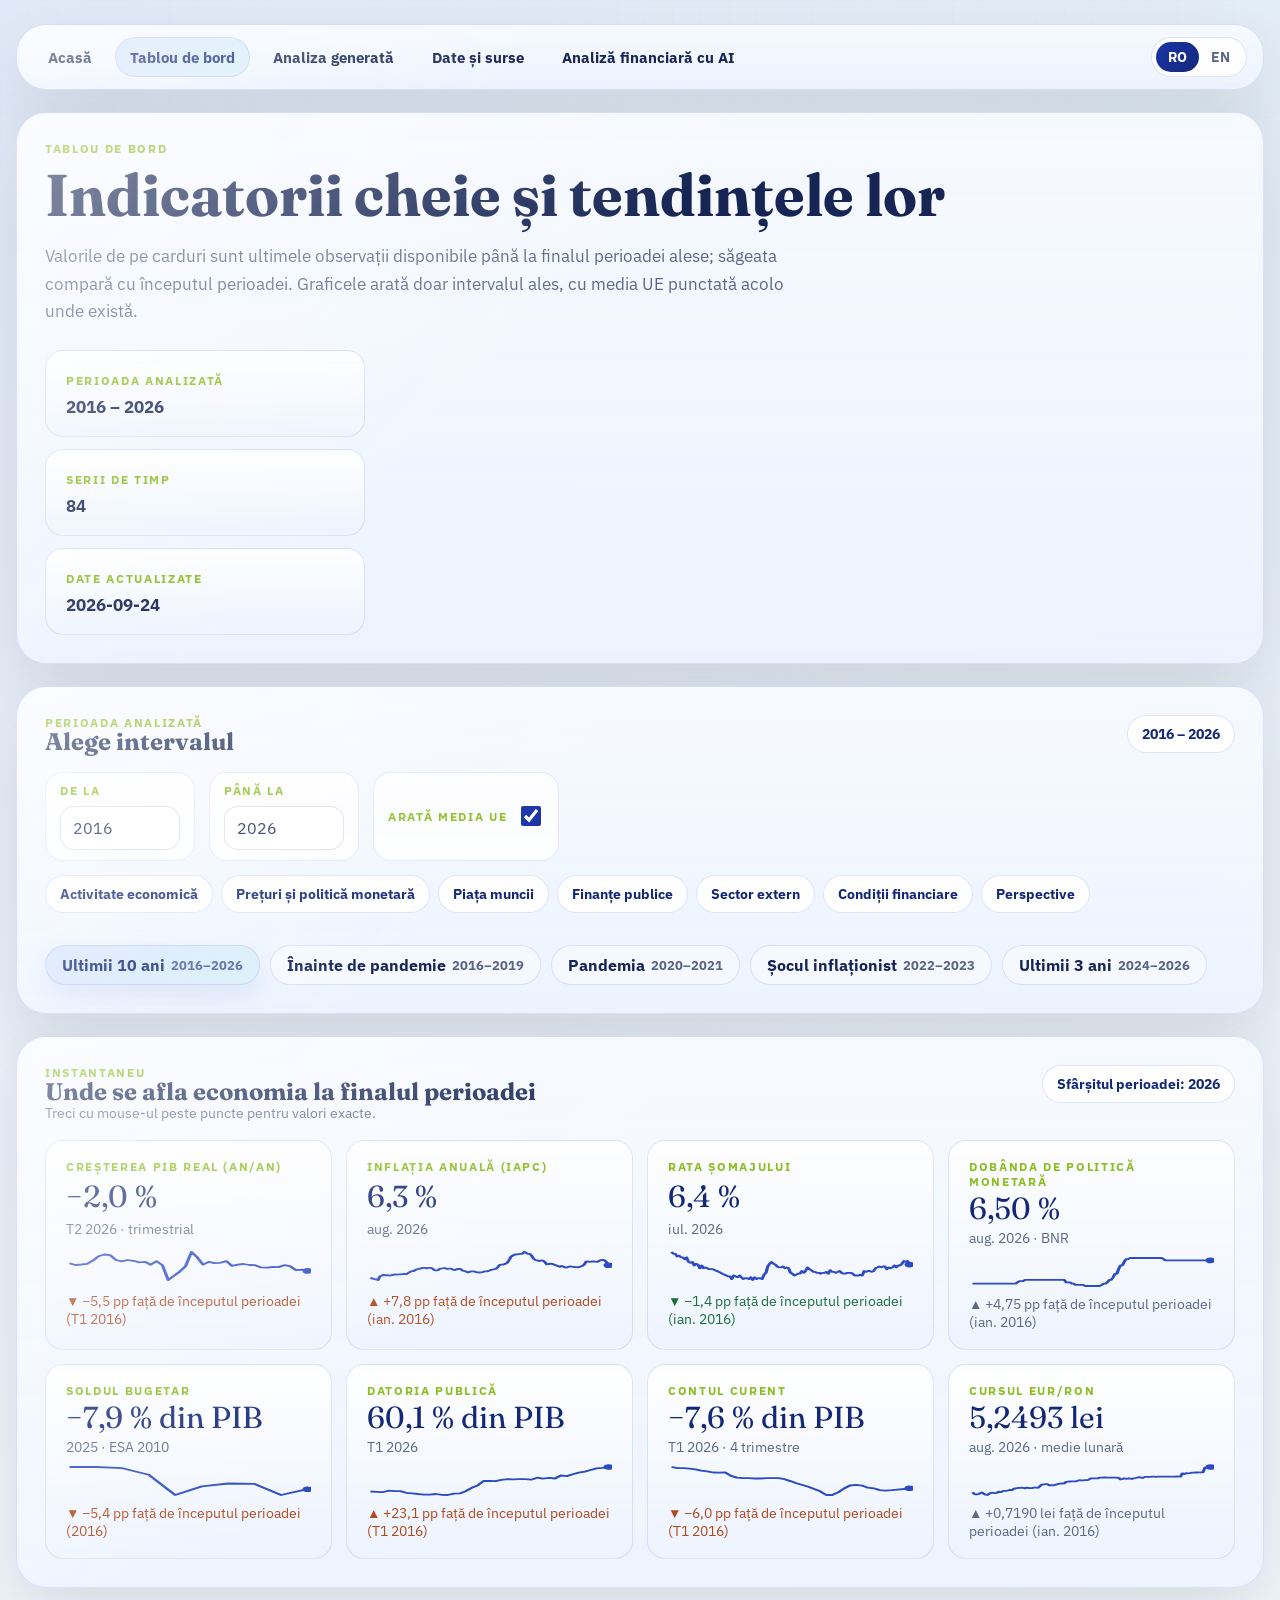
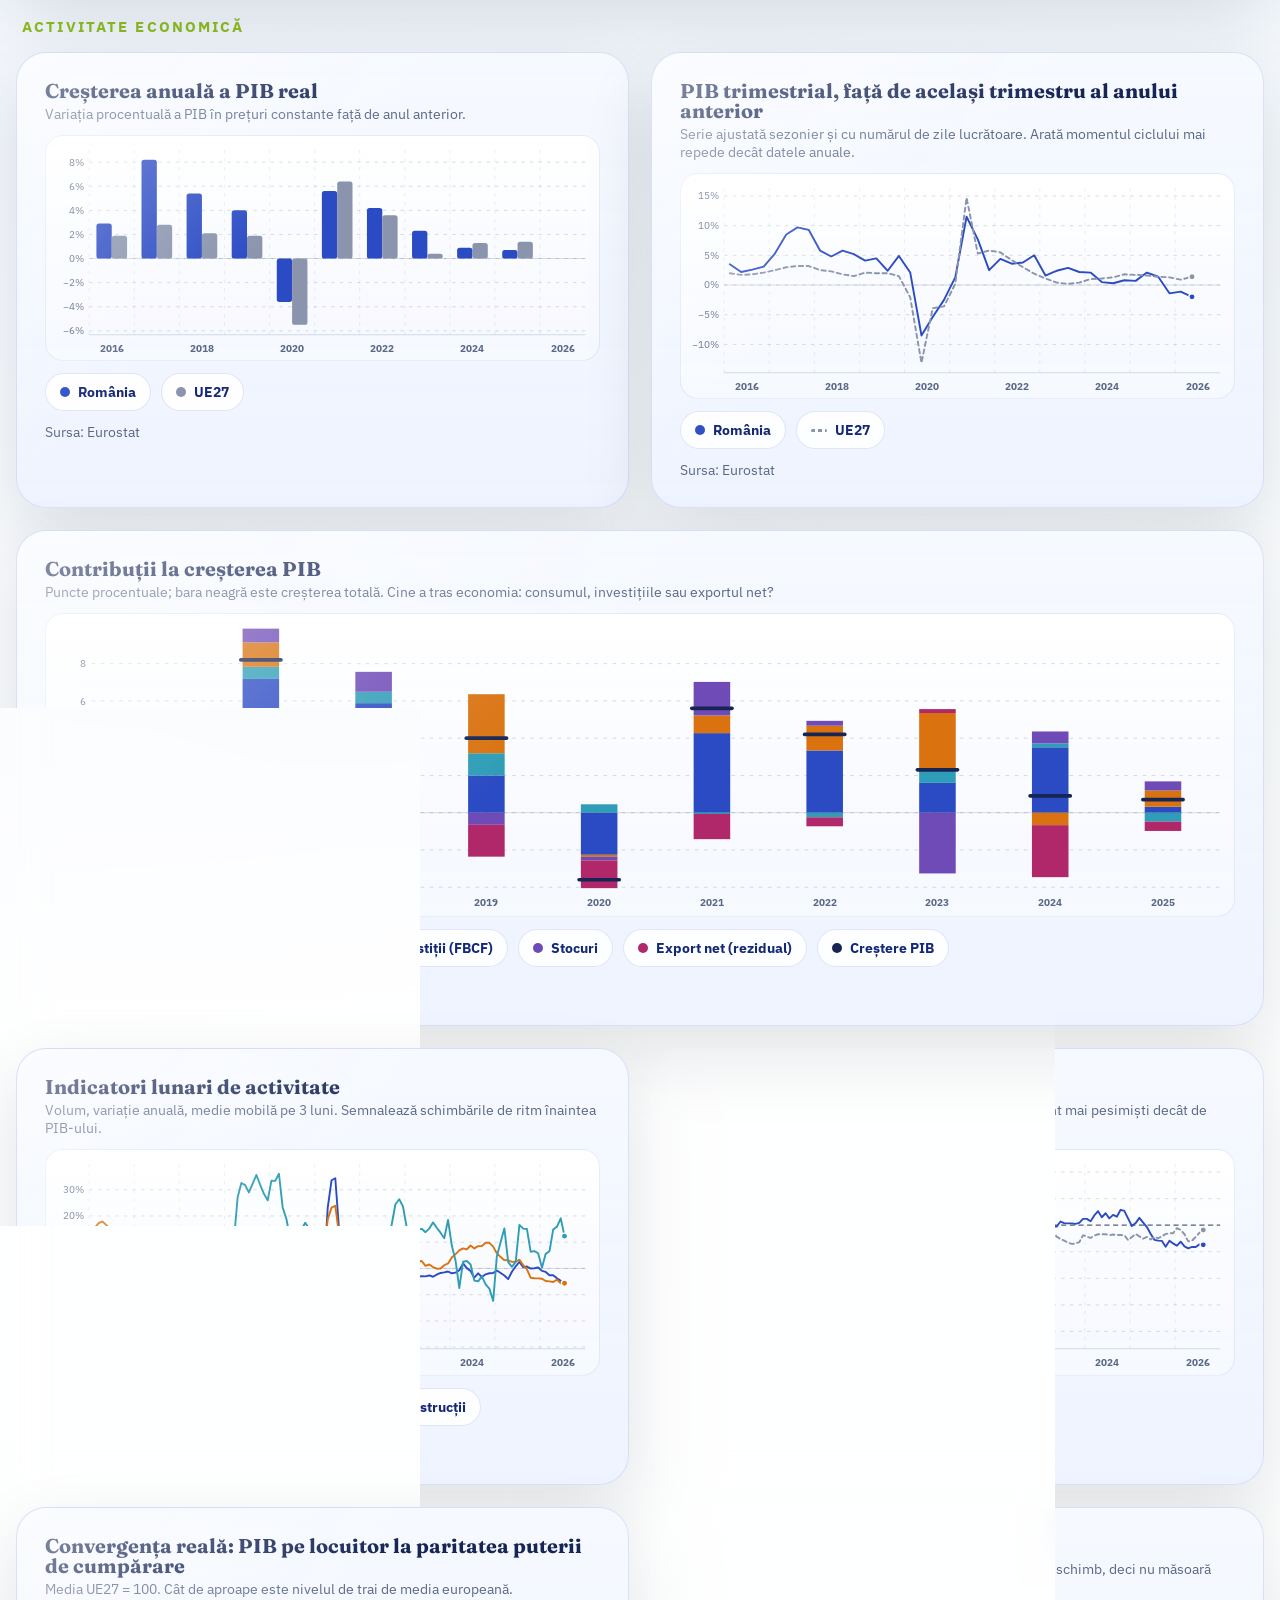
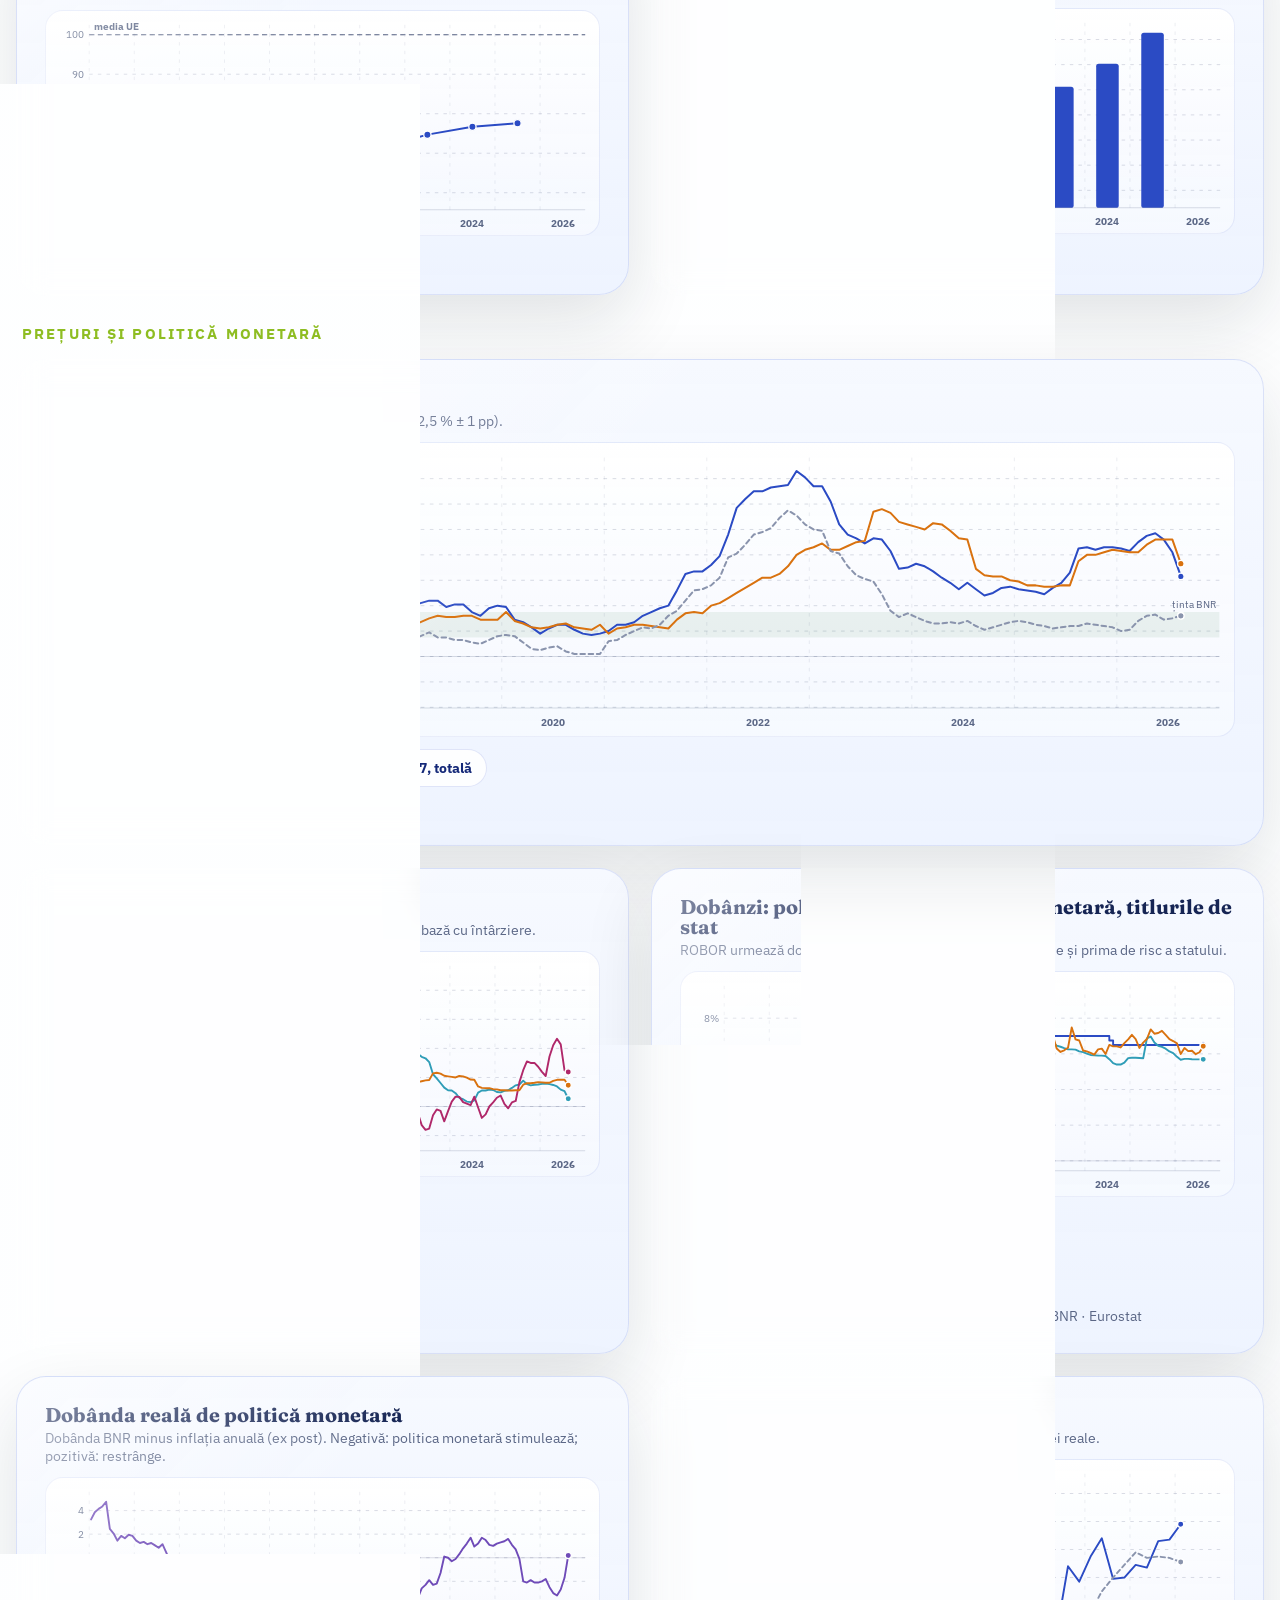
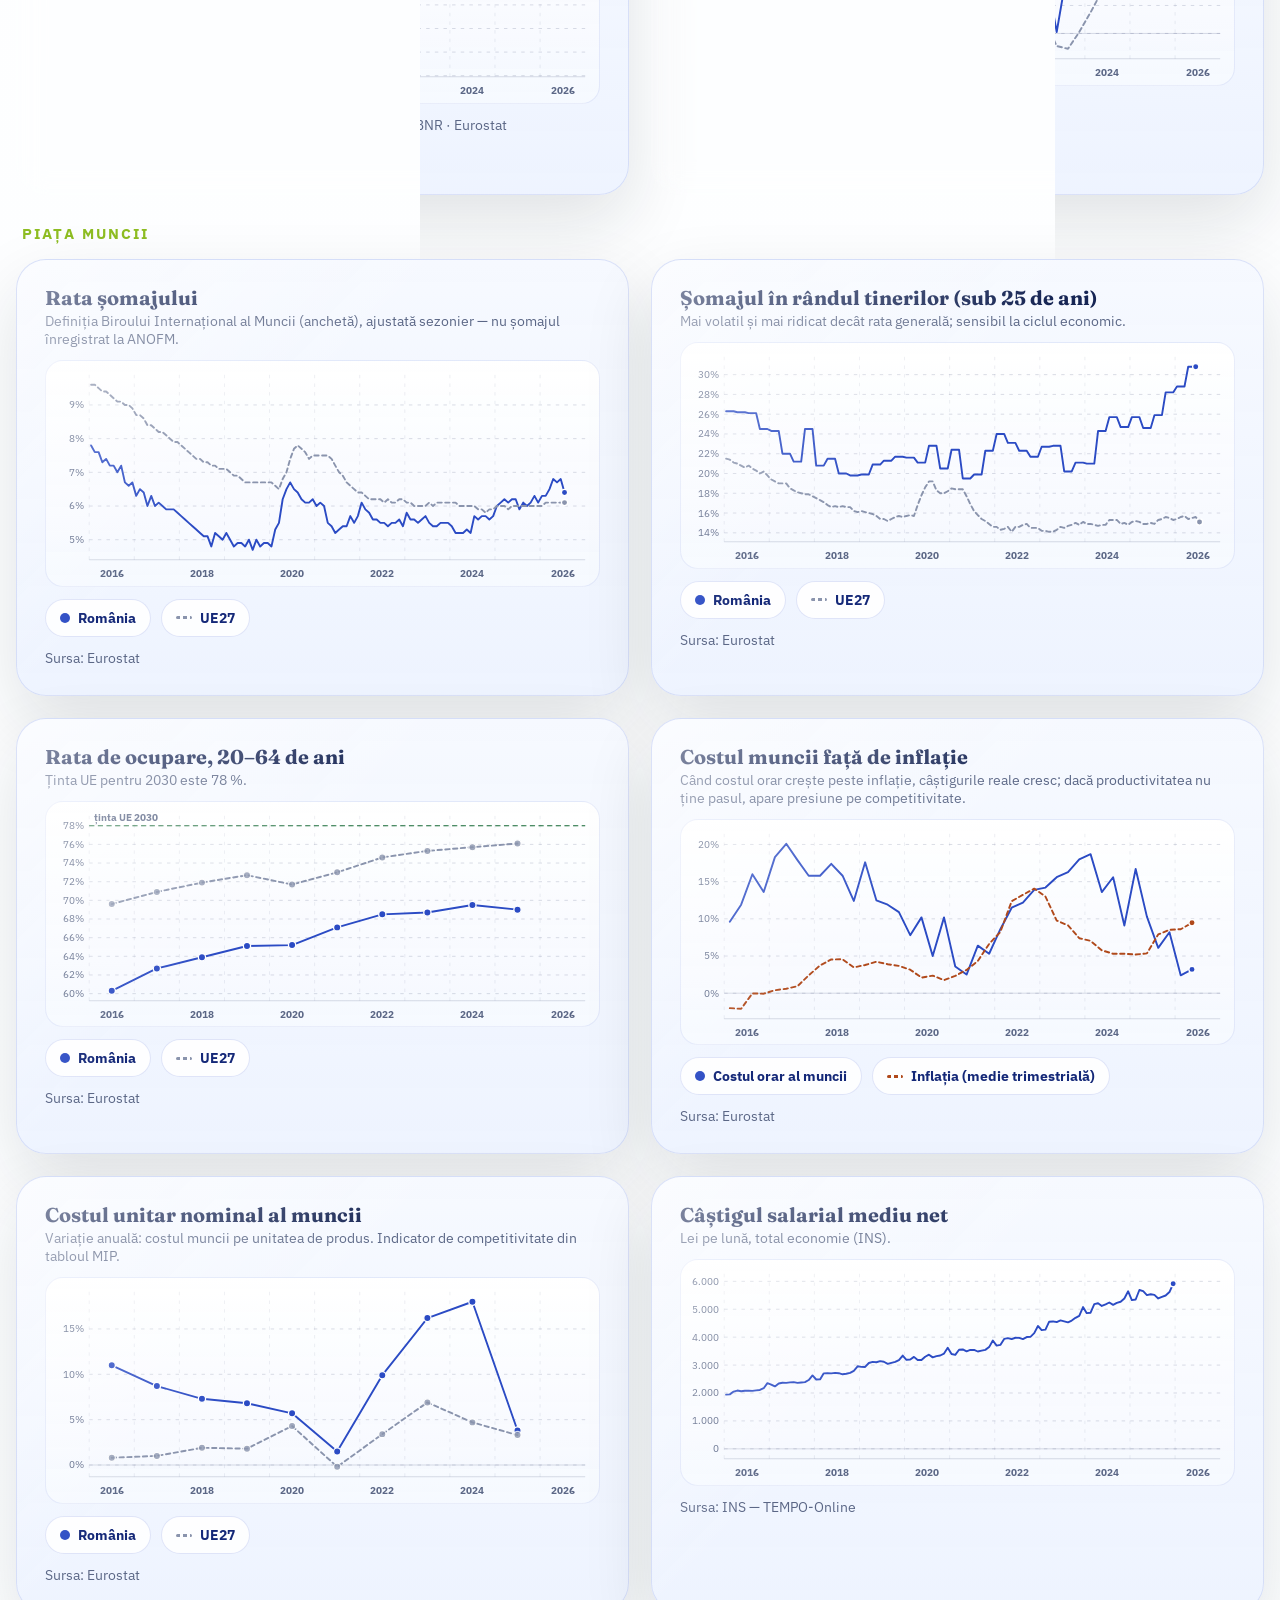
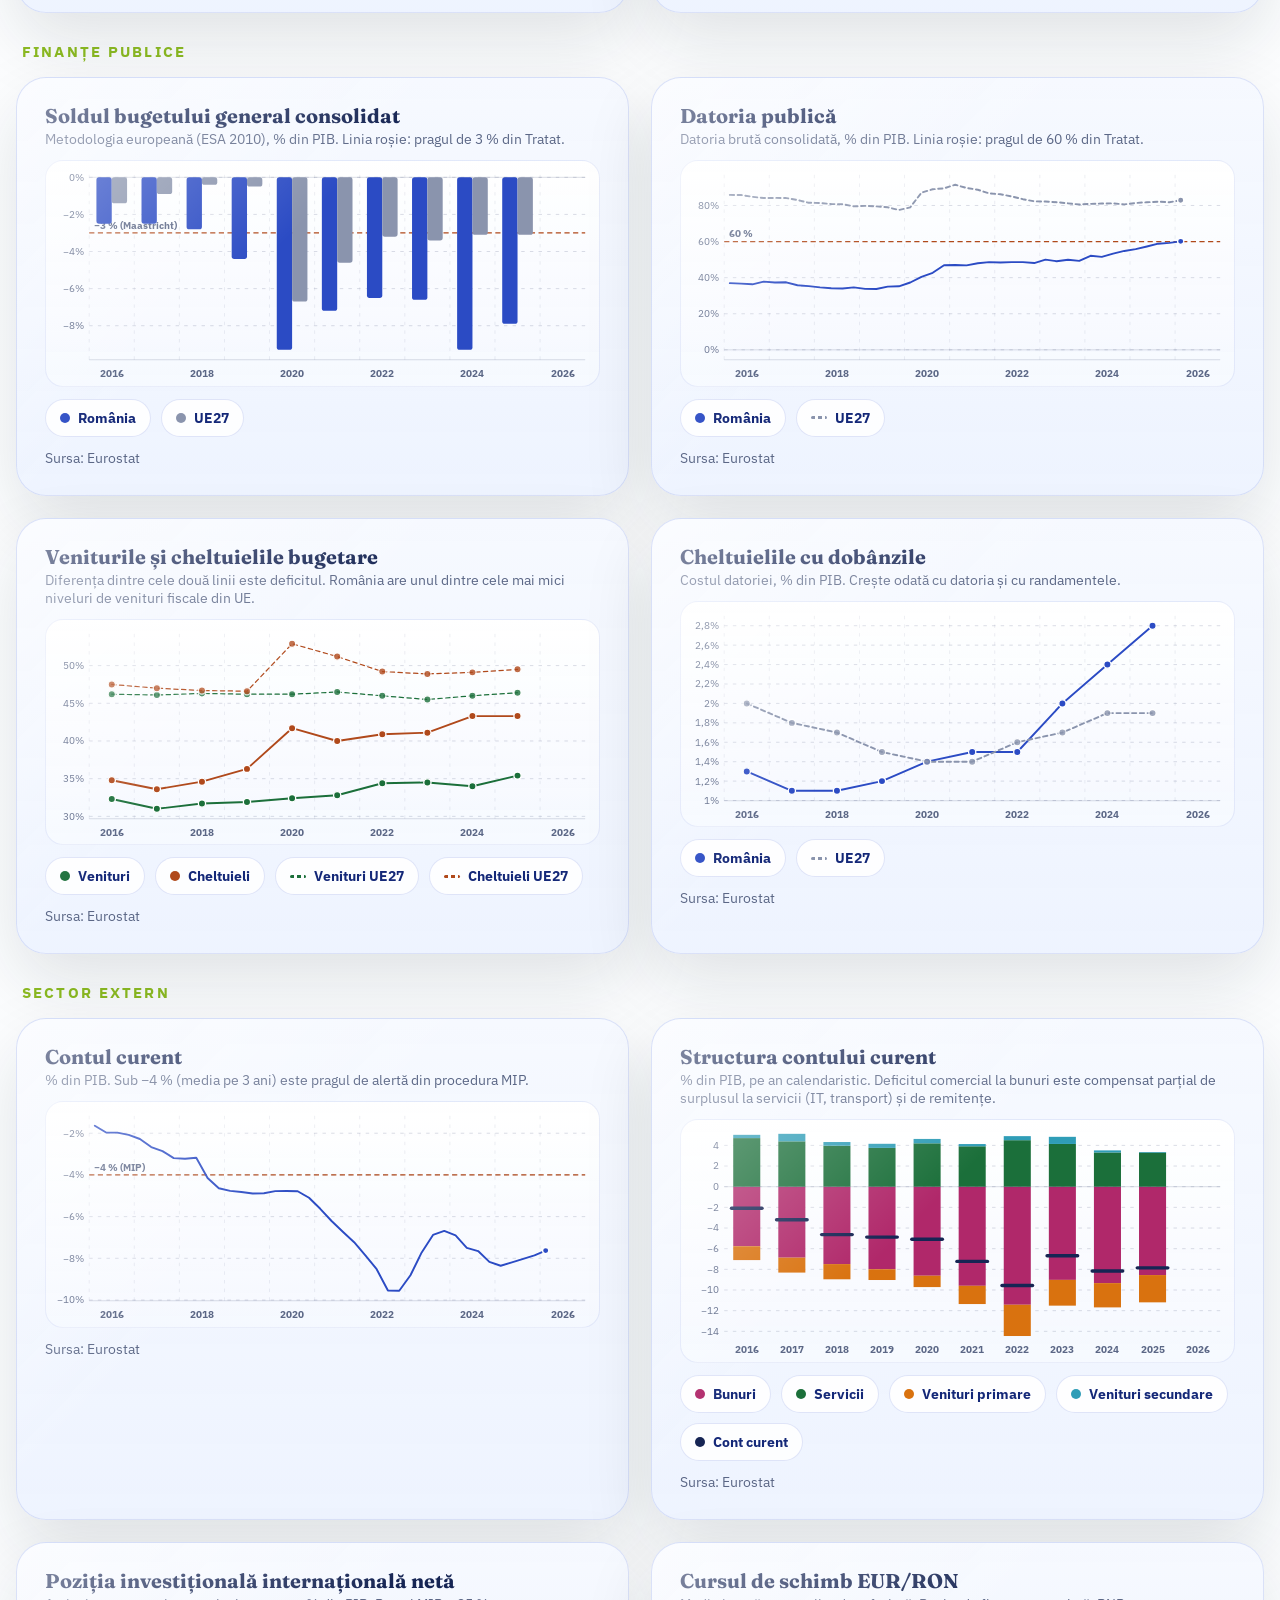
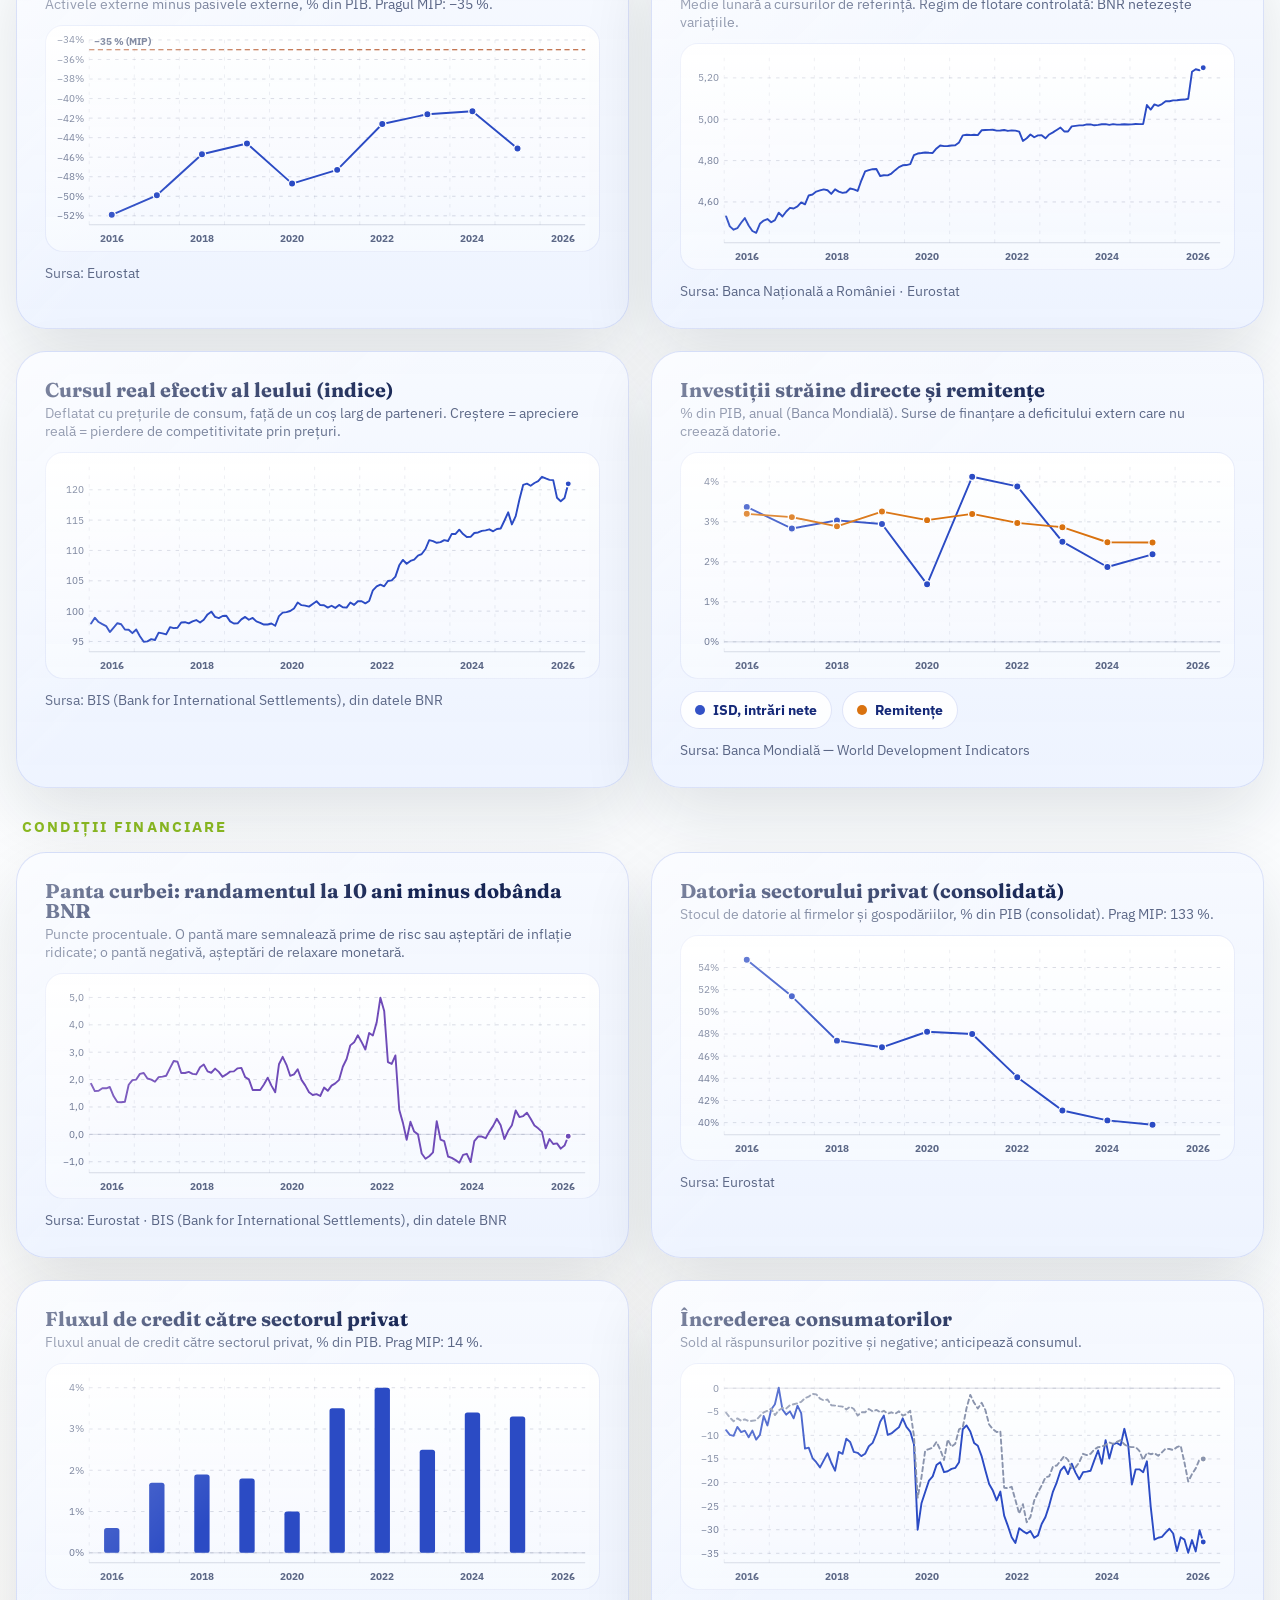
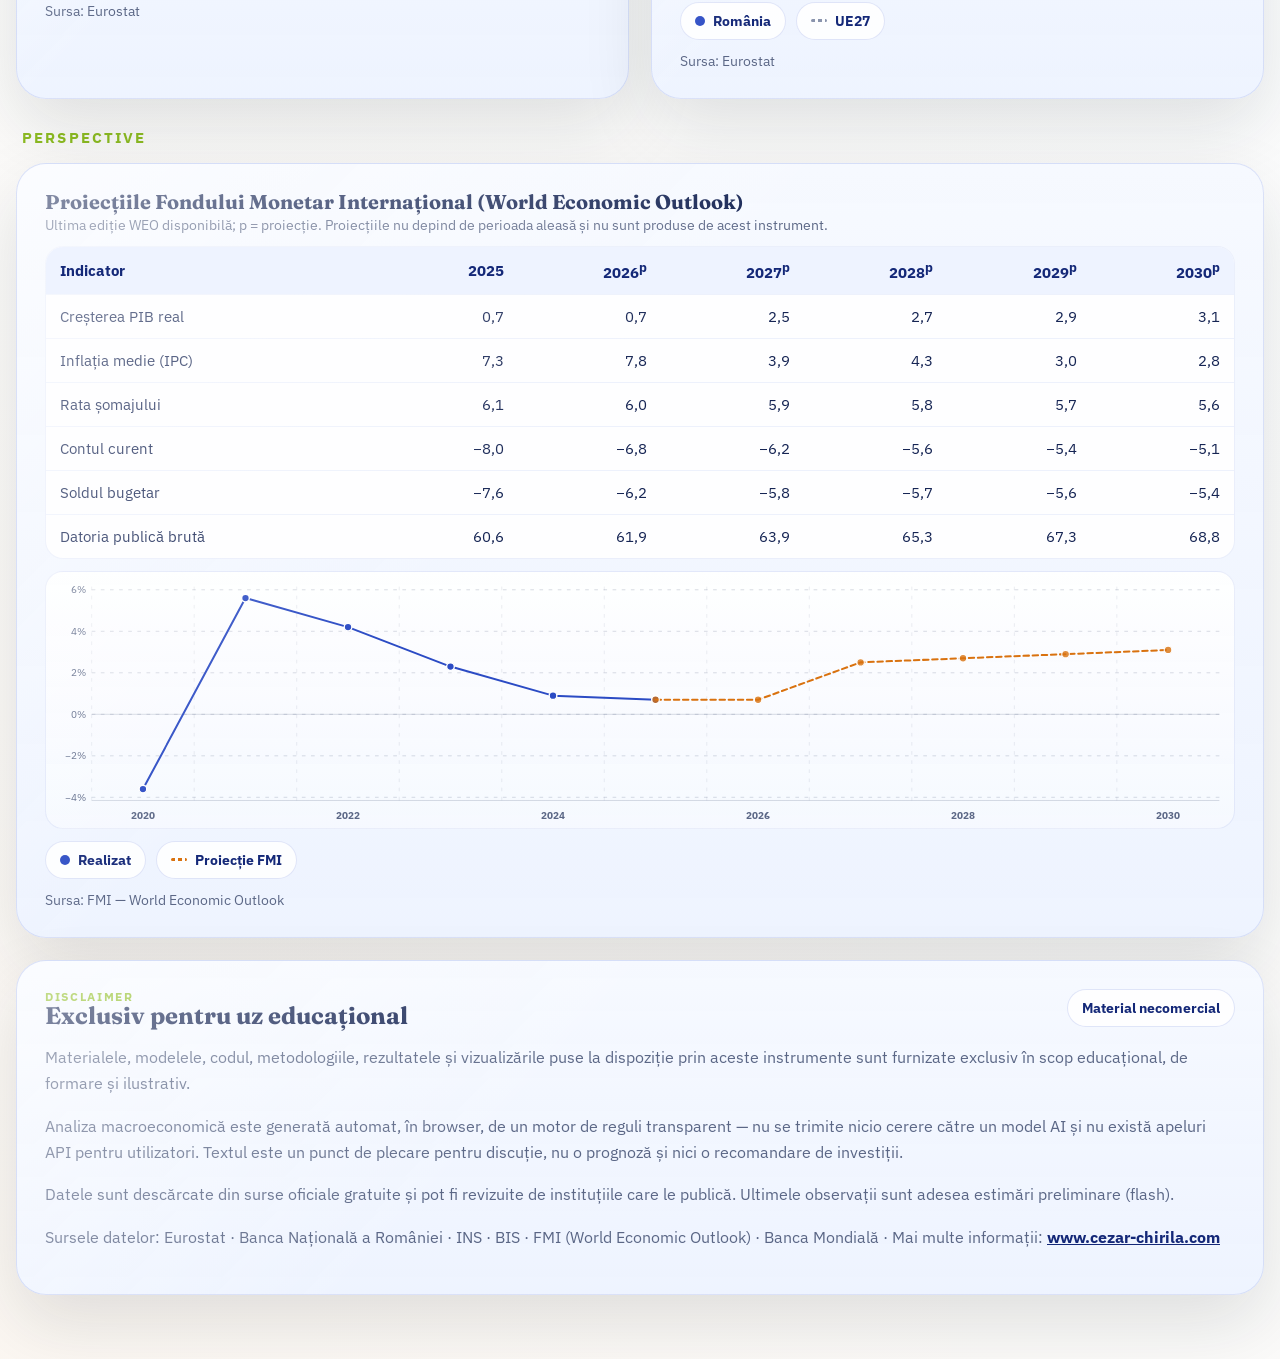
==== commit d7a91d53: "Rafinări: grafice, formulări, pagina de surse, README și publicare pe Pages Co-Authored-By: Claude O" ====
--- a/tablou.html
+++ b/tablou.html
@@ -25,7 +25,7 @@
           <p class="hero-text" data-i18n="d.text"></p>
         </div>
         <div class="hero-badges">
-          <article class="metric-chip"><span class="metric-label" data-i18n="d.end"></span><strong id="hero-period">—</strong></article>
+          <article class="metric-chip"><span class="metric-label" data-i18n="p.kicker"></span><strong id="hero-period">—</strong></article>
           <article class="metric-chip"><span class="metric-label" data-i18n="home.series"></span><strong id="hero-series">—</strong></article>
           <article class="metric-chip"><span class="metric-label" data-i18n="home.updated"></span><strong id="hero-updated">—</strong></article>
         </div>
--- a/macro.css
+++ b/macro.css
@@ -54,3 +54,7 @@
   .site-nav, .period-card, #site-footer, .button-row, .prompt-box { display: none !important; }
 }
 #workspace { display: grid; gap: 22px; }
+.tool-grid .tool-card { display: flex; flex-direction: column; }
+.tool-grid .tool-card > a:last-child { margin-top: auto; }
+.data-table .small-button { appearance: none; cursor: pointer; font: inherit; font-size: 0.8rem; font-weight: 700; padding: 6px 12px; border-radius: 999px; border: 1px solid rgba(163, 180, 235, 0.5); background: #fff; color: var(--blue-deep); }
+.data-table .small-button:hover { background: var(--blue-soft); }
